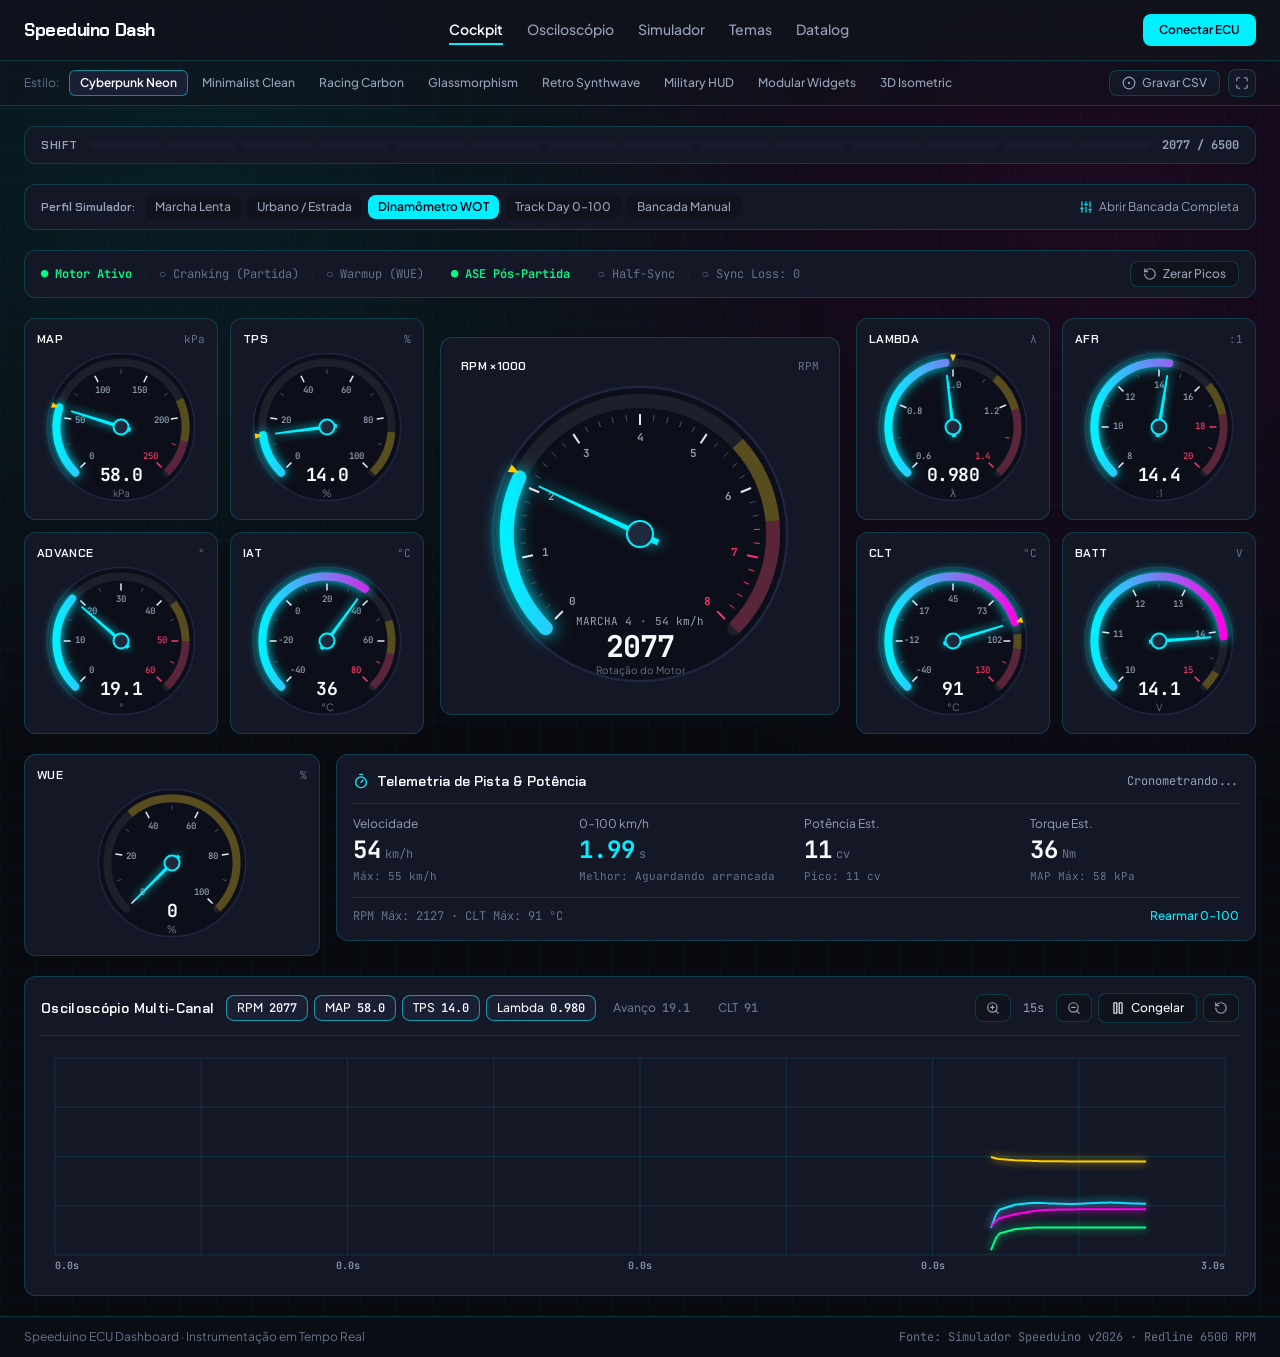
==== index.html @ 71ef5c50 "Initial commit" ====
<!doctype html>
<html lang="pt-BR">
  <head>
    <meta charset="UTF-8" />
    <meta name="viewport" content="width=device-width, initial-scale=1.0" />
    <meta name="theme-color" content="#0a0a0f" />
    <title>Speeduino ECU Dashboard</title>
    <meta name="description" content="Painel de telemetria automotiva em tempo real a 60fps para ECUs Speeduino com Web Bluetooth, Web Serial USB, Simulador interativo, Osciloscópio multi-canal, Datalog CSV e 8 temas visuais." />
    <meta property="og:title" content="Speeduino ECU Dashboard" />
    <meta property="og:description" content="Painel de telemetria automotiva em tempo real a 60fps para ECUs Speeduino com Web Bluetooth, Web Serial USB, Simulador interativo, Osciloscópio multi-canal, Datalog CSV e 8 temas visuais." />
    <meta property="og:type" content="website" />
    <meta name="twitter:card" content="summary_large_image" />
    <link rel="preconnect" href="https://fonts.googleapis.com" />
    <link rel="preconnect" href="https://fonts.gstatic.com" crossorigin />
    <link href="https://fonts.googleapis.com/css2?family=Chakra+Petch:wght@500;600;700&family=JetBrains+Mono:wght@400;500;600;700&family=Orbitron:wght@500;700;800&family=Plus+Jakarta+Sans:wght@400;500;600;700&display=swap" rel="stylesheet" />
    <script type="module" crossorigin src="/assets/index-CH_g3G_x.js"></script>
    <link rel="stylesheet" crossorigin href="/assets/index-CGAz4IXW.css">
  </head>
  <body class="antialiased selection:bg-cyan-500/30">
    <div id="root"></div>
  </body>
</html>
---- assets/index-CGAz4IXW.css ----
/*! tailwindcss v4.3.3 | MIT License | https://tailwindcss.com */
@layer properties{@supports (((-webkit-hyphens:none)) and (not (margin-trim:inline))) or ((-moz-orient:inline) and (not (color:rgb(from red r g b)))){*,:before,:after,::backdrop{--tw-translate-x:0;--tw-translate-y:0;--tw-translate-z:0;--tw-rotate-x:initial;--tw-rotate-y:initial;--tw-rotate-z:initial;--tw-skew-x:initial;--tw-skew-y:initial;--tw-space-y-reverse:0;--tw-divide-y-reverse:0;--tw-border-style:solid;--tw-leading:initial;--tw-font-weight:initial;--tw-tracking:initial;--tw-ordinal:initial;--tw-slashed-zero:initial;--tw-numeric-figure:initial;--tw-numeric-spacing:initial;--tw-numeric-fraction:initial;--tw-shadow:0 0 #0000;--tw-shadow-color:initial;--tw-shadow-alpha:100%;--tw-inset-shadow:0 0 #0000;--tw-inset-shadow-color:initial;--tw-inset-shadow-alpha:100%;--tw-ring-color:initial;--tw-ring-shadow:0 0 #0000;--tw-inset-ring-color:initial;--tw-inset-ring-shadow:0 0 #0000;--tw-ring-inset:initial;--tw-ring-offset-width:0px;--tw-ring-offset-color:#fff;--tw-ring-offset-shadow:0 0 #0000;--tw-blur:initial;--tw-brightness:initial;--tw-contrast:initial;--tw-grayscale:initial;--tw-hue-rotate:initial;--tw-invert:initial;--tw-opacity:initial;--tw-saturate:initial;--tw-sepia:initial;--tw-drop-shadow:initial;--tw-drop-shadow-color:initial;--tw-drop-shadow-alpha:100%;--tw-drop-shadow-size:initial;--tw-backdrop-blur:initial;--tw-backdrop-brightness:initial;--tw-backdrop-contrast:initial;--tw-backdrop-grayscale:initial;--tw-backdrop-hue-rotate:initial;--tw-backdrop-invert:initial;--tw-backdrop-opacity:initial;--tw-backdrop-saturate:initial;--tw-backdrop-sepia:initial;--tw-duration:initial}}}@layer theme{:root,:host{--font-sans:"Plus Jakarta Sans", system-ui, -apple-system, sans-serif;--font-mono:"JetBrains Mono", ui-monospace, SFMono-Regular, monospace;--color-red-600:oklch(57.7% .245 27.325);--color-cyan-500:oklch(71.5% .143 215.221);--color-slate-200:oklch(92.9% .013 255.508);--color-slate-300:oklch(86.9% .022 252.894);--color-slate-400:oklch(70.4% .04 256.788);--color-slate-600:oklch(44.6% .043 257.281);--color-slate-800:oklch(27.9% .041 260.031);--color-slate-950:oklch(12.9% .042 264.695);--color-black:#000;--color-white:#fff;--spacing:.25rem;--container-xs:20rem;--container-md:28rem;--container-2xl:42rem;--text-xs:.75rem;--text-xs--line-height:calc(1 / .75);--text-sm:.875rem;--text-sm--line-height:calc(1.25 / .875);--text-base:1rem;--text-base--line-height:calc(1.5 / 1);--text-lg:1.125rem;--text-lg--line-height:calc(1.75 / 1.125);--text-2xl:1.5rem;--text-2xl--line-height:calc(2 / 1.5);--text-3xl:1.875rem;--text-3xl--line-height:calc(2.25 / 1.875);--font-weight-medium:500;--font-weight-semibold:600;--font-weight-bold:700;--tracking-tight:-.025em;--tracking-wide:.025em;--tracking-wider:.05em;--leading-relaxed:1.625;--radius-sm:.25rem;--radius-md:.375rem;--radius-lg:.5rem;--radius-xl:.75rem;--radius-2xl:1rem;--default-transition-duration:.15s;--default-transition-timing-function:cubic-bezier(.4, 0, .2, 1);--default-font-family:var(--font-sans);--default-mono-font-family:var(--font-mono);--font-display:"Chakra Petch", "Plus Jakarta Sans", system-ui, sans-serif;--color-surface-bg:var(--bg-primary);--color-surface-secondary:var(--bg-secondary);--color-surface-card:var(--bg-card);--color-surface-elevated:var(--bg-elevated);--color-brand-primary:var(--accent-primary);--color-status-ok:var(--accent-success);--color-status-warn:var(--accent-warning);--color-status-crit:var(--accent-danger);--color-ink-primary:var(--text-primary);--color-ink-secondary:var(--text-secondary);--color-ink-muted:var(--text-muted);--color-line-subtle:var(--border-subtle)}}@layer base{*,:after,:before,::backdrop{box-sizing:border-box;border:0 solid;margin:0;padding:0}::file-selector-button{box-sizing:border-box;border:0 solid;margin:0;padding:0}html,:host{-webkit-text-size-adjust:100%;tab-size:4;line-height:1.5;font-family:var(--default-font-family,-apple-system, BlinkMacSystemFont, "Segoe UI", Roboto, "Helvetica Neue", "Noto Sans", Arial, sans-serif, "Apple Color Emoji", "Segoe UI Emoji", "Segoe UI Symbol", "Noto Color Emoji");font-feature-settings:var(--default-font-feature-settings,normal);font-variation-settings:var(--default-font-variation-settings,normal);-webkit-tap-highlight-color:transparent}hr{height:0;color:inherit;border-top-width:1px}abbr:where([title]){-webkit-text-decoration:underline dotted;text-decoration:underline dotted}h1,h2,h3,h4,h5,h6{font-size:inherit;font-weight:inherit}a{color:inherit;-webkit-text-decoration:inherit;-webkit-text-decoration:inherit;-webkit-text-decoration:inherit;-webkit-text-decoration:inherit;text-decoration:inherit}b,strong{font-weight:bolder}code,kbd,samp,pre{font-family:var(--default-mono-font-family,ui-monospace, SFMono-Regular, Menlo, Monaco, Consolas, "Liberation Mono", "Courier New", monospace);font-feature-settings:var(--default-mono-font-feature-settings,normal);font-variation-settings:var(--default-mono-font-variation-settings,normal);font-size:1em}small{font-size:80%}sub,sup{vertical-align:baseline;font-size:75%;line-height:0;position:relative}sub{bottom:-.25em}sup{top:-.5em}table{text-indent:0;border-color:inherit;border-collapse:collapse}:-moz-focusring:where(:not(iframe)){outline:auto}progress{vertical-align:baseline}summary{display:list-item}ol,ul,menu{list-style:none}img,svg,video,canvas,audio,iframe,embed,object{vertical-align:middle;display:block}img,video{max-width:100%;height:auto}button,input,select,optgroup,textarea{font:inherit;font-feature-settings:inherit;font-variation-settings:inherit;letter-spacing:inherit;color:inherit;opacity:1;background-color:#0000;border-radius:0}::file-selector-button{font:inherit;font-feature-settings:inherit;font-variation-settings:inherit;letter-spacing:inherit;color:inherit;opacity:1;background-color:#0000;border-radius:0}:where(select:is([multiple],[size])) optgroup{font-weight:bolder}:where(select:is([multiple],[size])) optgroup option{padding-inline-start:20px}::file-selector-button{margin-inline-end:4px}::placeholder{opacity:1}@supports (not ((-webkit-appearance:-apple-pay-button))) or (contain-intrinsic-size:1px){::placeholder{color:currentColor}@supports (color:color-mix(in lab, red, red)){::placeholder{color:color-mix(in oklab, currentcolor 50%, transparent)}}}textarea{resize:vertical}::-webkit-search-decoration{-webkit-appearance:none}::-webkit-date-and-time-value{min-height:1lh;text-align:inherit}::-webkit-datetime-edit{display:inline-flex}::-webkit-datetime-edit-fields-wrapper{padding:0}::-webkit-datetime-edit{padding-block:0}::-webkit-datetime-edit-year-field{padding-block:0}::-webkit-datetime-edit-month-field{padding-block:0}::-webkit-datetime-edit-day-field{padding-block:0}::-webkit-datetime-edit-hour-field{padding-block:0}::-webkit-datetime-edit-minute-field{padding-block:0}::-webkit-datetime-edit-second-field{padding-block:0}::-webkit-datetime-edit-millisecond-field{padding-block:0}::-webkit-datetime-edit-meridiem-field{padding-block:0}::-webkit-calendar-picker-indicator{line-height:1}:-moz-ui-invalid{box-shadow:none}button,input:where([type=button],[type=reset],[type=submit]){appearance:button}::file-selector-button{appearance:button}::-webkit-inner-spin-button{height:auto}::-webkit-outer-spin-button{height:auto}[hidden]:where(:not([hidden=until-found])){display:none!important}body{background-color:var(--bg-primary);color:var(--text-primary);font-family:var(--font-sans);overflow-x:hidden}}@layer components;@layer utilities{.pointer-events-auto{pointer-events:auto}.pointer-events-none{pointer-events:none}.visible{visibility:visible}.absolute{position:absolute}.fixed{position:fixed}.relative{position:relative}.inset-0{inset:0}.inset-x-0{inset-inline:0}.top-2{top:calc(var(--spacing) * 2)}.top-4{top:calc(var(--spacing) * 4)}.right-3{right:calc(var(--spacing) * 3)}.bottom-1\.5{bottom:calc(var(--spacing) * 1.5)}.bottom-3{bottom:calc(var(--spacing) * 3)}.bottom-4{bottom:calc(var(--spacing) * 4)}.left-1\/2{left:50%}.left-4{left:calc(var(--spacing) * 4)}.z-10{z-index:10}.z-40{z-index:40}.z-50{z-index:50}.col-span-1{grid-column:span 1/span 1}.container{width:100%}@media (width>=40rem){.container{max-width:40rem}}@media (width>=48rem){.container{max-width:48rem}}@media (width>=64rem){.container{max-width:64rem}}@media (width>=80rem){.container{max-width:80rem}}@media (width>=96rem){.container{max-width:96rem}}.mx-auto{margin-inline:auto}.mt-0\.5{margin-top:calc(var(--spacing) * .5)}.mt-1{margin-top:var(--spacing)}.mt-1\.5{margin-top:calc(var(--spacing) * 1.5)}.mt-2{margin-top:calc(var(--spacing) * 2)}.mt-3{margin-top:calc(var(--spacing) * 3)}.mt-4{margin-top:calc(var(--spacing) * 4)}.mr-0\.5{margin-right:calc(var(--spacing) * .5)}.mr-1{margin-right:var(--spacing)}.mr-1\.5{margin-right:calc(var(--spacing) * 1.5)}.mb-0\.5{margin-bottom:calc(var(--spacing) * .5)}.mb-1\.5{margin-bottom:calc(var(--spacing) * 1.5)}.mb-2{margin-bottom:calc(var(--spacing) * 2)}.ml-1{margin-left:var(--spacing)}.ml-auto{margin-left:auto}.block{display:block}.flex{display:flex}.grid{display:grid}.hidden{display:none}.inline-flex{display:inline-flex}.table{display:table}.h-2\.5{height:calc(var(--spacing) * 2.5)}.h-3{height:calc(var(--spacing) * 3)}.h-3\.5{height:calc(var(--spacing) * 3.5)}.h-4{height:calc(var(--spacing) * 4)}.h-5{height:calc(var(--spacing) * 5)}.h-36{height:calc(var(--spacing) * 36)}.h-64{height:calc(var(--spacing) * 64)}.h-\[210px\]{height:210px}.h-\[380px\]{height:380px}.h-\[540px\]{height:540px}.h-full{height:100%}.max-h-\[92vh\]{max-height:92vh}.min-h-screen{min-height:100vh}.w-3{width:calc(var(--spacing) * 3)}.w-3\.5{width:calc(var(--spacing) * 3.5)}.w-4{width:calc(var(--spacing) * 4)}.w-6{width:calc(var(--spacing) * 6)}.w-10{width:calc(var(--spacing) * 10)}.w-32{width:calc(var(--spacing) * 32)}.w-\[94\%\]{width:94%}.w-\[210px\]{width:210px}.w-full{width:100%}.max-w-2xl{max-width:var(--container-2xl)}.max-w-\[180px\]{max-width:180px}.max-w-\[340px\]{max-width:340px}.max-w-\[780px\]{max-width:780px}.max-w-\[1440px\]{max-width:1440px}.max-w-full{max-width:100%}.max-w-md{max-width:var(--container-md)}.max-w-xs{max-width:var(--container-xs)}.min-w-0{min-width:0}.min-w-\[220px\]{min-width:220px}.flex-1{flex:1}.flex-shrink{flex-shrink:1}.shrink-0{flex-shrink:0}.border-collapse{border-collapse:collapse}.-translate-x-1\/2{--tw-translate-x:calc(calc(1 / 2 * 100%) * -1);translate:var(--tw-translate-x) var(--tw-translate-y)}.transform{transform:var(--tw-rotate-x,) var(--tw-rotate-y,) var(--tw-rotate-z,) var(--tw-skew-x,) var(--tw-skew-y,)}.cursor-crosshair{cursor:crosshair}.cursor-grab{cursor:grab}.cursor-pointer{cursor:pointer}.resize{resize:both}.grid-cols-1{grid-template-columns:repeat(1,minmax(0,1fr))}.grid-cols-2{grid-template-columns:repeat(2,minmax(0,1fr))}.grid-cols-3{grid-template-columns:repeat(3,minmax(0,1fr))}.grid-cols-14{grid-template-columns:repeat(14,minmax(0,1fr))}.flex-col{flex-direction:column}.flex-wrap{flex-wrap:wrap}.content-between{align-content:space-between}.items-baseline{align-items:baseline}.items-center{align-items:center}.items-stretch{align-items:stretch}.justify-between{justify-content:space-between}.justify-center{justify-content:center}.gap-1{gap:var(--spacing)}.gap-1\.5{gap:calc(var(--spacing) * 1.5)}.gap-2{gap:calc(var(--spacing) * 2)}.gap-3{gap:calc(var(--spacing) * 3)}.gap-4{gap:calc(var(--spacing) * 4)}.gap-5{gap:calc(var(--spacing) * 5)}.gap-6{gap:calc(var(--spacing) * 6)}.gap-8{gap:calc(var(--spacing) * 8)}:where(.space-y-1>:not(:last-child)){--tw-space-y-reverse:0;margin-block-start:calc(var(--spacing) * var(--tw-space-y-reverse));margin-block-end:calc(var(--spacing) * calc(1 - var(--tw-space-y-reverse)))}:where(.space-y-1\.5>:not(:last-child)){--tw-space-y-reverse:0;margin-block-start:calc(calc(var(--spacing) * 1.5) * var(--tw-space-y-reverse));margin-block-end:calc(calc(var(--spacing) * 1.5) * calc(1 - var(--tw-space-y-reverse)))}:where(.space-y-2>:not(:last-child)){--tw-space-y-reverse:0;margin-block-start:calc(calc(var(--spacing) * 2) * var(--tw-space-y-reverse));margin-block-end:calc(calc(var(--spacing) * 2) * calc(1 - var(--tw-space-y-reverse)))}:where(.space-y-3>:not(:last-child)){--tw-space-y-reverse:0;margin-block-start:calc(calc(var(--spacing) * 3) * var(--tw-space-y-reverse));margin-block-end:calc(calc(var(--spacing) * 3) * calc(1 - var(--tw-space-y-reverse)))}:where(.space-y-4>:not(:last-child)){--tw-space-y-reverse:0;margin-block-start:calc(calc(var(--spacing) * 4) * var(--tw-space-y-reverse));margin-block-end:calc(calc(var(--spacing) * 4) * calc(1 - var(--tw-space-y-reverse)))}:where(.space-y-5>:not(:last-child)){--tw-space-y-reverse:0;margin-block-start:calc(calc(var(--spacing) * 5) * var(--tw-space-y-reverse));margin-block-end:calc(calc(var(--spacing) * 5) * calc(1 - var(--tw-space-y-reverse)))}:where(.space-y-6>:not(:last-child)){--tw-space-y-reverse:0;margin-block-start:calc(calc(var(--spacing) * 6) * var(--tw-space-y-reverse));margin-block-end:calc(calc(var(--spacing) * 6) * calc(1 - var(--tw-space-y-reverse)))}.gap-x-3{column-gap:calc(var(--spacing) * 3)}.gap-y-1{row-gap:var(--spacing)}.gap-y-1\.5{row-gap:calc(var(--spacing) * 1.5)}:where(.divide-y>:not(:last-child)){--tw-divide-y-reverse:0;border-bottom-style:var(--tw-border-style);border-top-style:var(--tw-border-style);border-top-width:calc(1px * var(--tw-divide-y-reverse));border-bottom-width:calc(1px * calc(1 - var(--tw-divide-y-reverse)))}:where(.divide-line-subtle>:not(:last-child)){border-color:var(--color-line-subtle)}.truncate{text-overflow:ellipsis;white-space:nowrap;overflow:hidden}.overflow-hidden{overflow:hidden}.overflow-x-auto{overflow-x:auto}.overflow-y-auto{overflow-y:auto}.rounded{border-radius:.25rem}.rounded-2xl{border-radius:var(--radius-2xl)}.rounded-lg{border-radius:var(--radius-lg)}.rounded-md{border-radius:var(--radius-md)}.rounded-sm{border-radius:var(--radius-sm)}.rounded-xl{border-radius:var(--radius-xl)}.border{border-style:var(--tw-border-style);border-width:1px}.border-t{border-top-style:var(--tw-border-style);border-top-width:1px}.border-b{border-bottom-style:var(--tw-border-style);border-bottom-width:1px}.border-b-2{border-bottom-style:var(--tw-border-style);border-bottom-width:2px}.border-dashed{--tw-border-style:dashed;border-style:dashed}.border-brand-primary,.border-brand-primary\/50{border-color:var(--color-brand-primary)}@supports (color:color-mix(in lab, red, red)){.border-brand-primary\/50{border-color:color-mix(in oklab, var(--color-brand-primary) 50%, transparent)}}.border-brand-primary\/60{border-color:var(--color-brand-primary)}@supports (color:color-mix(in lab, red, red)){.border-brand-primary\/60{border-color:color-mix(in oklab, var(--color-brand-primary) 60%, transparent)}}.border-line-subtle{border-color:var(--color-line-subtle)}.border-status-crit,.border-status-crit\/50{border-color:var(--color-status-crit)}@supports (color:color-mix(in lab, red, red)){.border-status-crit\/50{border-color:color-mix(in oklab, var(--color-status-crit) 50%, transparent)}}.border-status-ok\/50{border-color:var(--color-status-ok)}@supports (color:color-mix(in lab, red, red)){.border-status-ok\/50{border-color:color-mix(in oklab, var(--color-status-ok) 50%, transparent)}}.border-status-warn,.border-status-warn\/50{border-color:var(--color-status-warn)}@supports (color:color-mix(in lab, red, red)){.border-status-warn\/50{border-color:color-mix(in oklab, var(--color-status-warn) 50%, transparent)}}.border-status-warn\/60{border-color:var(--color-status-warn)}@supports (color:color-mix(in lab, red, red)){.border-status-warn\/60{border-color:color-mix(in oklab, var(--color-status-warn) 60%, transparent)}}.border-transparent{border-color:#0000}.border-white\/10{border-color:#ffffff1a}@supports (color:color-mix(in lab, red, red)){.border-white\/10{border-color:color-mix(in oklab, var(--color-white) 10%, transparent)}}.border-white\/12{border-color:#ffffff1f}@supports (color:color-mix(in lab, red, red)){.border-white\/12{border-color:color-mix(in oklab, var(--color-white) 12%, transparent)}}.border-white\/15{border-color:#ffffff26}@supports (color:color-mix(in lab, red, red)){.border-white\/15{border-color:color-mix(in oklab, var(--color-white) 15%, transparent)}}.bg-\[\#0b0d13\]{background-color:#0b0d13}.bg-\[\#0b1020\]{background-color:#0b1020}.bg-\[\#0c0e12\]{background-color:#0c0e12}.bg-\[\#0f172a\]{background-color:#0f172a}.bg-\[\#00f0ff\]{background-color:#00f0ff}.bg-\[\#3b82f6\]{background-color:#3b82f6}.bg-\[\#14b8a6\]{background-color:#14b8a6}.bg-\[\#16a34a\]{background-color:#16a34a}.bg-\[\#38bdf8\]{background-color:#38bdf8}.bg-\[\#39ff14\]{background-color:#39ff14}.bg-\[\#060b07\]{background-color:#060b07}.bg-\[\#0071e3\]{background-color:#0071e3}.bg-\[\#090a10\]{background-color:#090a10}.bg-\[\#12091c\]{background-color:#12091c}.bg-\[\#111215\]{background-color:#111215}.bg-\[\#111520\]\/92{background-color:oklab(19.7161% -.000482366 -.0231202/.92)}.bg-\[\#141824\]{background-color:#141824}.bg-\[\#141824\]\/95{background-color:oklab(21.0917% -.00000997633 -.0246493/.95)}.bg-\[\#a855f7\]{background-color:#a855f7}.bg-\[\#e2e8f0\]{background-color:#e2e8f0}.bg-\[\#ef4444\]{background-color:#ef4444}.bg-\[\#f5f6f8\]{background-color:#f5f6f8}.bg-\[\#ff00e5\]{background-color:#ff00e5}.bg-\[\#ff2d00\]{background-color:#ff2d00}.bg-\[\#ff0080\]{background-color:#ff0080}.bg-\[\#ff7700\]{background-color:#f70}.bg-\[\#ffb000\]{background-color:#ffb000}.bg-black\/70{background-color:#000000b3}@supports (color:color-mix(in lab, red, red)){.bg-black\/70{background-color:color-mix(in oklab, var(--color-black) 70%, transparent)}}.bg-brand-primary{background-color:var(--color-brand-primary)}.bg-red-600{background-color:var(--color-red-600)}.bg-slate-800\/80{background-color:#1d293dcc}@supports (color:color-mix(in lab, red, red)){.bg-slate-800\/80{background-color:color-mix(in oklab, var(--color-slate-800) 80%, transparent)}}.bg-status-crit,.bg-status-crit\/10{background-color:var(--color-status-crit)}@supports (color:color-mix(in lab, red, red)){.bg-status-crit\/10{background-color:color-mix(in oklab, var(--color-status-crit) 10%, transparent)}}.bg-status-crit\/15{background-color:var(--color-status-crit)}@supports (color:color-mix(in lab, red, red)){.bg-status-crit\/15{background-color:color-mix(in oklab, var(--color-status-crit) 15%, transparent)}}.bg-status-ok,.bg-status-ok\/15{background-color:var(--color-status-ok)}@supports (color:color-mix(in lab, red, red)){.bg-status-ok\/15{background-color:color-mix(in oklab, var(--color-status-ok) 15%, transparent)}}.bg-status-warn,.bg-status-warn\/10{background-color:var(--color-status-warn)}@supports (color:color-mix(in lab, red, red)){.bg-status-warn\/10{background-color:color-mix(in oklab, var(--color-status-warn) 10%, transparent)}}.bg-status-warn\/15{background-color:var(--color-status-warn)}@supports (color:color-mix(in lab, red, red)){.bg-status-warn\/15{background-color:color-mix(in oklab, var(--color-status-warn) 15%, transparent)}}.bg-status-warn\/20{background-color:var(--color-status-warn)}@supports (color:color-mix(in lab, red, red)){.bg-status-warn\/20{background-color:color-mix(in oklab, var(--color-status-warn) 20%, transparent)}}.bg-surface-bg{background-color:var(--color-surface-bg)}.bg-surface-card{background-color:var(--color-surface-card)}.bg-surface-elevated{background-color:var(--color-surface-elevated)}.bg-surface-secondary,.bg-surface-secondary\/40{background-color:var(--color-surface-secondary)}@supports (color:color-mix(in lab, red, red)){.bg-surface-secondary\/40{background-color:color-mix(in oklab, var(--color-surface-secondary) 40%, transparent)}}.bg-surface-secondary\/50{background-color:var(--color-surface-secondary)}@supports (color:color-mix(in lab, red, red)){.bg-surface-secondary\/50{background-color:color-mix(in oklab, var(--color-surface-secondary) 50%, transparent)}}.bg-surface-secondary\/60{background-color:var(--color-surface-secondary)}@supports (color:color-mix(in lab, red, red)){.bg-surface-secondary\/60{background-color:color-mix(in oklab, var(--color-surface-secondary) 60%, transparent)}}.bg-surface-secondary\/95{background-color:var(--color-surface-secondary)}@supports (color:color-mix(in lab, red, red)){.bg-surface-secondary\/95{background-color:color-mix(in oklab, var(--color-surface-secondary) 95%, transparent)}}.bg-transparent{background-color:#0000}.bg-white{background-color:var(--color-white)}.p-1{padding:var(--spacing)}.p-1\.5{padding:calc(var(--spacing) * 1.5)}.p-2{padding:calc(var(--spacing) * 2)}.p-3{padding:calc(var(--spacing) * 3)}.p-3\.5{padding:calc(var(--spacing) * 3.5)}.p-4{padding:calc(var(--spacing) * 4)}.p-5{padding:calc(var(--spacing) * 5)}.p-6{padding:calc(var(--spacing) * 6)}.px-1{padding-inline:var(--spacing)}.px-1\.5{padding-inline:calc(var(--spacing) * 1.5)}.px-2{padding-inline:calc(var(--spacing) * 2)}.px-2\.5{padding-inline:calc(var(--spacing) * 2.5)}.px-3{padding-inline:calc(var(--spacing) * 3)}.px-3\.5{padding-inline:calc(var(--spacing) * 3.5)}.px-4{padding-inline:calc(var(--spacing) * 4)}.py-0\.5{padding-block:calc(var(--spacing) * .5)}.py-1{padding-block:var(--spacing)}.py-1\.5{padding-block:calc(var(--spacing) * 1.5)}.py-2{padding-block:calc(var(--spacing) * 2)}.py-2\.5{padding-block:calc(var(--spacing) * 2.5)}.py-3{padding-block:calc(var(--spacing) * 3)}.py-3\.5{padding-block:calc(var(--spacing) * 3.5)}.py-5{padding-block:calc(var(--spacing) * 5)}.py-14{padding-block:calc(var(--spacing) * 14)}.pt-0\.5{padding-top:calc(var(--spacing) * .5)}.pt-1{padding-top:var(--spacing)}.pt-2{padding-top:calc(var(--spacing) * 2)}.pt-2\.5{padding-top:calc(var(--spacing) * 2.5)}.pt-3{padding-top:calc(var(--spacing) * 3)}.pb-1{padding-bottom:var(--spacing)}.pb-3{padding-bottom:calc(var(--spacing) * 3)}.pb-4{padding-bottom:calc(var(--spacing) * 4)}.text-center{text-align:center}.text-left{text-align:left}.text-right{text-align:right}.font-display{font-family:var(--font-display)}.font-mono{font-family:var(--font-mono)}.font-sans{font-family:var(--font-sans)}.text-2xl{font-size:var(--text-2xl);line-height:var(--tw-leading,var(--text-2xl--line-height))}.text-base{font-size:var(--text-base);line-height:var(--tw-leading,var(--text-base--line-height))}.text-lg{font-size:var(--text-lg);line-height:var(--tw-leading,var(--text-lg--line-height))}.text-sm{font-size:var(--text-sm);line-height:var(--tw-leading,var(--text-sm--line-height))}.text-xs{font-size:var(--text-xs);line-height:var(--tw-leading,var(--text-xs--line-height))}.text-\[10px\]{font-size:10px}.text-\[11px\]{font-size:11px}.leading-none{--tw-leading:1;line-height:1}.leading-relaxed{--tw-leading:var(--leading-relaxed);line-height:var(--leading-relaxed)}.font-bold{--tw-font-weight:var(--font-weight-bold);font-weight:var(--font-weight-bold)}.font-medium{--tw-font-weight:var(--font-weight-medium);font-weight:var(--font-weight-medium)}.font-semibold{--tw-font-weight:var(--font-weight-semibold);font-weight:var(--font-weight-semibold)}.tracking-tight{--tw-tracking:var(--tracking-tight);letter-spacing:var(--tracking-tight)}.tracking-wide{--tw-tracking:var(--tracking-wide);letter-spacing:var(--tracking-wide)}.tracking-wider{--tw-tracking:var(--tracking-wider);letter-spacing:var(--tracking-wider)}.whitespace-nowrap{white-space:nowrap}.text-brand-primary{color:var(--color-brand-primary)}.text-ink-muted,.text-ink-muted\/40{color:var(--color-ink-muted)}@supports (color:color-mix(in lab, red, red)){.text-ink-muted\/40{color:color-mix(in oklab, var(--color-ink-muted) 40%, transparent)}}.text-ink-primary{color:var(--color-ink-primary)}.text-ink-secondary{color:var(--color-ink-secondary)}.text-slate-200{color:var(--color-slate-200)}.text-slate-300{color:var(--color-slate-300)}.text-slate-400{color:var(--color-slate-400)}.text-slate-600{color:var(--color-slate-600)}.text-slate-950{color:var(--color-slate-950)}.text-status-crit{color:var(--color-status-crit)}.text-status-ok{color:var(--color-status-ok)}.text-status-warn{color:var(--color-status-warn)}.text-white{color:var(--color-white)}.tabular-nums{--tw-numeric-spacing:tabular-nums;font-variant-numeric:var(--tw-ordinal,) var(--tw-slashed-zero,) var(--tw-numeric-figure,) var(--tw-numeric-spacing,) var(--tw-numeric-fraction,)}.antialiased{-webkit-font-smoothing:antialiased;-moz-osx-font-smoothing:grayscale}.accent-brand-primary{accent-color:var(--color-brand-primary)}.opacity-40{opacity:.4}.opacity-45{opacity:.45}.opacity-100{opacity:1}.shadow-2xl{--tw-shadow:0 25px 50px -12px var(--tw-shadow-color,#00000040);box-shadow:var(--tw-inset-shadow), var(--tw-inset-ring-shadow), var(--tw-ring-offset-shadow), var(--tw-ring-shadow), var(--tw-shadow)}.shadow-lg{--tw-shadow:0 10px 15px -3px var(--tw-shadow-color,#0000001a), 0 4px 6px -4px var(--tw-shadow-color,#0000001a);box-shadow:var(--tw-inset-shadow), var(--tw-inset-ring-shadow), var(--tw-ring-offset-shadow), var(--tw-ring-shadow), var(--tw-shadow)}.shadow-sm{--tw-shadow:0 1px 3px 0 var(--tw-shadow-color,#0000001a), 0 1px 2px -1px var(--tw-shadow-color,#0000001a);box-shadow:var(--tw-inset-shadow), var(--tw-inset-ring-shadow), var(--tw-ring-offset-shadow), var(--tw-ring-shadow), var(--tw-shadow)}.ring,.ring-1{--tw-ring-shadow:var(--tw-ring-inset,) 0 0 0 calc(1px + var(--tw-ring-offset-width)) var(--tw-ring-color,currentcolor);box-shadow:var(--tw-inset-shadow), var(--tw-inset-ring-shadow), var(--tw-ring-offset-shadow), var(--tw-ring-shadow), var(--tw-shadow)}.ring-brand-primary\/40{--tw-ring-color:var(--color-brand-primary)}@supports (color:color-mix(in lab, red, red)){.ring-brand-primary\/40{--tw-ring-color:color-mix(in oklab, var(--color-brand-primary) 40%, transparent)}}.ring-status-crit\/70{--tw-ring-color:var(--color-status-crit)}@supports (color:color-mix(in lab, red, red)){.ring-status-crit\/70{--tw-ring-color:color-mix(in oklab, var(--color-status-crit) 70%, transparent)}}.blur{--tw-blur:blur(8px);filter:var(--tw-blur,) var(--tw-brightness,) var(--tw-contrast,) var(--tw-grayscale,) var(--tw-hue-rotate,) var(--tw-invert,) var(--tw-saturate,) var(--tw-sepia,) var(--tw-drop-shadow,)}.backdrop-filter{-webkit-backdrop-filter:var(--tw-backdrop-blur,) var(--tw-backdrop-brightness,) var(--tw-backdrop-contrast,) var(--tw-backdrop-grayscale,) var(--tw-backdrop-hue-rotate,) var(--tw-backdrop-invert,) var(--tw-backdrop-opacity,) var(--tw-backdrop-saturate,) var(--tw-backdrop-sepia,);backdrop-filter:var(--tw-backdrop-blur,) var(--tw-backdrop-brightness,) var(--tw-backdrop-contrast,) var(--tw-backdrop-grayscale,) var(--tw-backdrop-hue-rotate,) var(--tw-backdrop-invert,) var(--tw-backdrop-opacity,) var(--tw-backdrop-saturate,) var(--tw-backdrop-sepia,)}.transition{transition-property:color,background-color,border-color,outline-color,text-decoration-color,fill,stroke,--tw-gradient-from,--tw-gradient-via,--tw-gradient-to,opacity,box-shadow,transform,translate,scale,rotate,filter,-webkit-backdrop-filter,backdrop-filter,display,content-visibility,overlay,pointer-events;transition-timing-function:var(--tw-ease,var(--default-transition-timing-function));transition-duration:var(--tw-duration,var(--default-transition-duration))}.transition-colors{transition-property:color,background-color,border-color,outline-color,text-decoration-color,fill,stroke,--tw-gradient-from,--tw-gradient-via,--tw-gradient-to;transition-timing-function:var(--tw-ease,var(--default-transition-timing-function));transition-duration:var(--tw-duration,var(--default-transition-duration))}.transition-opacity{transition-property:opacity;transition-timing-function:var(--tw-ease,var(--default-transition-timing-function));transition-duration:var(--tw-duration,var(--default-transition-duration))}.duration-75{--tw-duration:75ms;transition-duration:75ms}.duration-200{--tw-duration:.2s;transition-duration:.2s}.select-none{-webkit-user-select:none;user-select:none}.selection\:bg-cyan-500\/30 ::selection{background-color:#00b7d74d}@supports (color:color-mix(in lab, red, red)){.selection\:bg-cyan-500\/30 ::selection{background-color:color-mix(in oklab, var(--color-cyan-500) 30%, transparent)}}.selection\:bg-cyan-500\/30::selection{background-color:#00b7d74d}@supports (color:color-mix(in lab, red, red)){.selection\:bg-cyan-500\/30::selection{background-color:color-mix(in oklab, var(--color-cyan-500) 30%, transparent)}}@media (hover:hover){.hover\:border-brand-primary\/40:hover{border-color:var(--color-brand-primary)}@supports (color:color-mix(in lab, red, red)){.hover\:border-brand-primary\/40:hover{border-color:color-mix(in oklab, var(--color-brand-primary) 40%, transparent)}}.hover\:border-brand-primary\/50:hover{border-color:var(--color-brand-primary)}@supports (color:color-mix(in lab, red, red)){.hover\:border-brand-primary\/50:hover{border-color:color-mix(in oklab, var(--color-brand-primary) 50%, transparent)}}.hover\:bg-status-crit\/20:hover{background-color:var(--color-status-crit)}@supports (color:color-mix(in lab, red, red)){.hover\:bg-status-crit\/20:hover{background-color:color-mix(in oklab, var(--color-status-crit) 20%, transparent)}}.hover\:bg-surface-elevated:hover,.hover\:bg-surface-elevated\/40:hover{background-color:var(--color-surface-elevated)}@supports (color:color-mix(in lab, red, red)){.hover\:bg-surface-elevated\/40:hover{background-color:color-mix(in oklab, var(--color-surface-elevated) 40%, transparent)}}.hover\:text-ink-primary:hover{color:var(--color-ink-primary)}.hover\:text-ink-secondary:hover{color:var(--color-ink-secondary)}.hover\:text-white:hover{color:var(--color-white)}.hover\:underline:hover{text-decoration-line:underline}.hover\:opacity-90:hover{opacity:.9}}.disabled\:opacity-40:disabled{opacity:.4}.disabled\:opacity-50:disabled{opacity:.5}@media (width>=40rem){.sm\:bottom-4{bottom:calc(var(--spacing) * 4)}.sm\:col-span-2{grid-column:span 2/span 2}.sm\:inline{display:inline}.sm\:h-40{height:calc(var(--spacing) * 40)}.sm\:h-76{height:calc(var(--spacing) * 76)}.sm\:h-\[235px\]{height:235px}.sm\:h-\[440px\]{height:440px}.sm\:h-\[620px\]{height:620px}.sm\:grid-cols-2{grid-template-columns:repeat(2,minmax(0,1fr))}.sm\:grid-cols-3{grid-template-columns:repeat(3,minmax(0,1fr))}.sm\:grid-cols-4{grid-template-columns:repeat(4,minmax(0,1fr))}.sm\:flex-row{flex-direction:row}.sm\:items-center{align-items:center}.sm\:p-5{padding:calc(var(--spacing) * 5)}.sm\:px-6{padding-inline:calc(var(--spacing) * 6)}.sm\:text-3xl{font-size:var(--text-3xl);line-height:var(--tw-leading,var(--text-3xl--line-height))}.sm\:text-lg{font-size:var(--text-lg);line-height:var(--tw-leading,var(--text-lg--line-height))}}@media (width>=48rem){.md\:flex{display:flex}.md\:hidden{display:none}.md\:h-80{height:calc(var(--spacing) * 80)}.md\:grid-cols-2{grid-template-columns:repeat(2,minmax(0,1fr))}}@media (width>=64rem){.lg\:col-span-2{grid-column:span 2/span 2}.lg\:col-span-3{grid-column:span 3/span 3}.lg\:col-span-4{grid-column:span 4/span 4}.lg\:col-span-9{grid-column:span 9/span 9}.lg\:grid-cols-2{grid-template-columns:repeat(2,minmax(0,1fr))}.lg\:grid-cols-3{grid-template-columns:repeat(3,minmax(0,1fr))}.lg\:grid-cols-4{grid-template-columns:repeat(4,minmax(0,1fr))}.lg\:grid-cols-5{grid-template-columns:repeat(5,minmax(0,1fr))}.lg\:grid-cols-12{grid-template-columns:repeat(12,minmax(0,1fr))}}}:root,[data-theme=cyberpunk]{--bg-primary:#090a10;--bg-secondary:#10121c;--bg-card:#141726;--bg-elevated:#1b1f33;--accent-primary:#00f0ff;--accent-secondary:#ff00e5;--accent-warning:#fc0;--accent-danger:#f36;--accent-success:#0f8;--text-primary:#f8fafc;--text-secondary:#94a3b8;--text-muted:#64748b;--border-subtle:#00f0ff2e}[data-theme=minimalist]{--bg-primary:#f5f6f8;--bg-secondary:#fff;--bg-card:#fff;--bg-elevated:#eef1f6;--accent-primary:#0071e3;--accent-secondary:#0f172a;--accent-warning:#d97706;--accent-danger:#dc2626;--accent-success:#16a34a;--text-primary:#0f172a;--text-secondary:#475569;--text-muted:#64748b;--border-subtle:#e2e8f0}[data-theme=racing]{--bg-primary:#111215;--bg-secondary:#17181c;--bg-card:#1d1f24;--bg-elevated:#262930;--accent-primary:#ff2d00;--accent-secondary:#f70;--accent-warning:#f59e0b;--accent-danger:#ef4444;--accent-success:#22c55e;--text-primary:#f8fafc;--text-secondary:#a1a1aa;--text-muted:#71717a;--border-subtle:#ffffff1a}[data-theme=glass]{--bg-primary:#0b1020;--bg-secondary:#11192dc7;--bg-card:#18223e94;--bg-elevated:#243156b8;--accent-primary:#38bdf8;--accent-secondary:#a855f7;--accent-warning:#fbbf24;--accent-danger:#fb7185;--accent-success:#34d399;--text-primary:#f8fafc;--text-secondary:#cbd5e1;--text-muted:#94a3b8;--border-subtle:#ffffff24}[data-theme=retro]{--bg-primary:#12091c;--bg-secondary:#1b0d2b;--bg-card:#221136;--bg-elevated:#2d1747;--accent-primary:#ffb000;--accent-secondary:#ff0080;--accent-warning:#ffd166;--accent-danger:#f36;--accent-success:#06d6a0;--text-primary:#fff7ed;--text-secondary:#e9d5ff;--text-muted:#a88bc4;--border-subtle:#ffb0003d}[data-theme=military]{--bg-primary:#060b07;--bg-secondary:#0a120c;--bg-card:#0e1911;--bg-elevated:#142418;--accent-primary:#39ff14;--accent-secondary:#16a34a;--accent-warning:#eab308;--accent-danger:#ef4444;--accent-success:#39ff14;--text-primary:#dcfce7;--text-secondary:#86efac;--text-muted:#4ade80;--border-subtle:#39ff1438}[data-theme=modular]{--bg-primary:#0f172a;--bg-secondary:#131d33;--bg-card:#1e293b;--bg-elevated:#283548;--accent-primary:#14b8a6;--accent-secondary:#3b82f6;--accent-warning:#f59e0b;--accent-danger:#ef4444;--accent-success:#10b981;--text-primary:#f8fafc;--text-secondary:#94a3b8;--text-muted:#64748b;--border-subtle:#94a3b82e}[data-theme=isometric3d]{--bg-primary:#0c0e12;--bg-secondary:#14171f;--bg-card:#1a1e28;--bg-elevated:#232836;--accent-primary:#e2e8f0;--accent-secondary:#ef4444;--accent-warning:#f59e0b;--accent-danger:#ef4444;--accent-success:#22c55e;--text-primary:#f8fafc;--text-secondary:#94a3b8;--text-muted:#64748b;--border-subtle:#ffffff1f}[data-theme=racing] .theme-canvas-backdrop{background-image:radial-gradient(circle at 20% 0,#ff2d0014,#0000 45%),repeating-linear-gradient(45deg,#ffffff05 0 3px,#0000002e 3px 6px)}[data-theme=cyberpunk] .theme-canvas-backdrop{background-image:radial-gradient(circle at 15% 10%,#00f0ff17,#0000 40%),radial-gradient(circle at 85% 15%,#ff00e514,#0000 40%),linear-gradient(#00f0ff06 1px,#0000 1px),linear-gradient(90deg,#00f0ff06 1px,#0000 1px);background-size:100% 100%,100% 100%,36px 36px,36px 36px}[data-theme=glass] .theme-canvas-backdrop{background-image:radial-gradient(circle at 18% 22%,#38bdf833,#0000 42%),radial-gradient(circle at 82% 28%,#a855f738,#0000 45%),radial-gradient(circle at 50% 88%,#14b8a624,#0000 48%)}[data-theme=glass] .theme-card-surface{-webkit-backdrop-filter:blur(18px)}[data-theme=retro] .theme-canvas-backdrop{background-image:radial-gradient(at 50% 0,#ff008029,#0000 55%),linear-gradient(#9d00ff17 1px,#0000 1px),linear-gradient(90deg,#00f0ff0f 1px,#0000 1px);background-size:100% 100%,40px 28px,40px 28px}.crt-scanlines-overlay{background:repeating-linear-gradient(#0000 0 2px,#00000038 3px 4px)}[data-theme=military] .theme-canvas-backdrop{background-image:linear-gradient(#39ff140a 1px,#0000 1px),linear-gradient(90deg,#39ff140a 1px,#0000 1px);background-size:28px 28px}@property --tw-translate-x{syntax:"*";inherits:false;initial-value:0}@property --tw-translate-y{syntax:"*";inherits:false;initial-value:0}@property --tw-translate-z{syntax:"*";inherits:false;initial-value:0}@property --tw-rotate-x{syntax:"*";inherits:false}@property --tw-rotate-y{syntax:"*";inherits:false}@property --tw-rotate-z{syntax:"*";inherits:false}@property --tw-skew-x{syntax:"*";inherits:false}@property --tw-skew-y{syntax:"*";inherits:false}@property --tw-space-y-reverse{syntax:"*";inherits:false;initial-value:0}@property --tw-divide-y-reverse{syntax:"*";inherits:false;initial-value:0}@property --tw-border-style{syntax:"*";inherits:false;initial-value:solid}@property --tw-leading{syntax:"*";inherits:false}@property --tw-font-weight{syntax:"*";inherits:false}@property --tw-tracking{syntax:"*";inherits:false}@property --tw-ordinal{syntax:"*";inherits:false}@property --tw-slashed-zero{syntax:"*";inherits:false}@property --tw-numeric-figure{syntax:"*";inherits:false}@property --tw-numeric-spacing{syntax:"*";inherits:false}@property --tw-numeric-fraction{syntax:"*";inherits:false}@property --tw-shadow{syntax:"*";inherits:false;initial-value:0 0 #0000}@property --tw-shadow-color{syntax:"*";inherits:false}@property --tw-shadow-alpha{syntax:"<percentage>";inherits:false;initial-value:100%}@property --tw-inset-shadow{syntax:"*";inherits:false;initial-value:0 0 #0000}@property --tw-inset-shadow-color{syntax:"*";inherits:false}@property --tw-inset-shadow-alpha{syntax:"<percentage>";inherits:false;initial-value:100%}@property --tw-ring-color{syntax:"*";inherits:false}@property --tw-ring-shadow{syntax:"*";inherits:false;initial-value:0 0 #0000}@property --tw-inset-ring-color{syntax:"*";inherits:false}@property --tw-inset-ring-shadow{syntax:"*";inherits:false;initial-value:0 0 #0000}@property --tw-ring-inset{syntax:"*";inherits:false}@property --tw-ring-offset-width{syntax:"<length>";inherits:false;initial-value:0}@property --tw-ring-offset-color{syntax:"*";inherits:false;initial-value:#fff}@property --tw-ring-offset-shadow{syntax:"*";inherits:false;initial-value:0 0 #0000}@property --tw-blur{syntax:"*";inherits:false}@property --tw-brightness{syntax:"*";inherits:false}@property --tw-contrast{syntax:"*";inherits:false}@property --tw-grayscale{syntax:"*";inherits:false}@property --tw-hue-rotate{syntax:"*";inherits:false}@property --tw-invert{syntax:"*";inherits:false}@property --tw-opacity{syntax:"*";inherits:false}@property --tw-saturate{syntax:"*";inherits:false}@property --tw-sepia{syntax:"*";inherits:false}@property --tw-drop-shadow{syntax:"*";inherits:false}@property --tw-drop-shadow-color{syntax:"*";inherits:false}@property --tw-drop-shadow-alpha{syntax:"<percentage>";inherits:false;initial-value:100%}@property --tw-drop-shadow-size{syntax:"*";inherits:false}@property --tw-backdrop-blur{syntax:"*";inherits:false}@property --tw-backdrop-brightness{syntax:"*";inherits:false}@property --tw-backdrop-contrast{syntax:"*";inherits:false}@property --tw-backdrop-grayscale{syntax:"*";inherits:false}@property --tw-backdrop-hue-rotate{syntax:"*";inherits:false}@property --tw-backdrop-invert{syntax:"*";inherits:false}@property --tw-backdrop-opacity{syntax:"*";inherits:false}@property --tw-backdrop-saturate{syntax:"*";inherits:false}@property --tw-backdrop-sepia{syntax:"*";inherits:false}@property --tw-duration{syntax:"*";inherits:false}
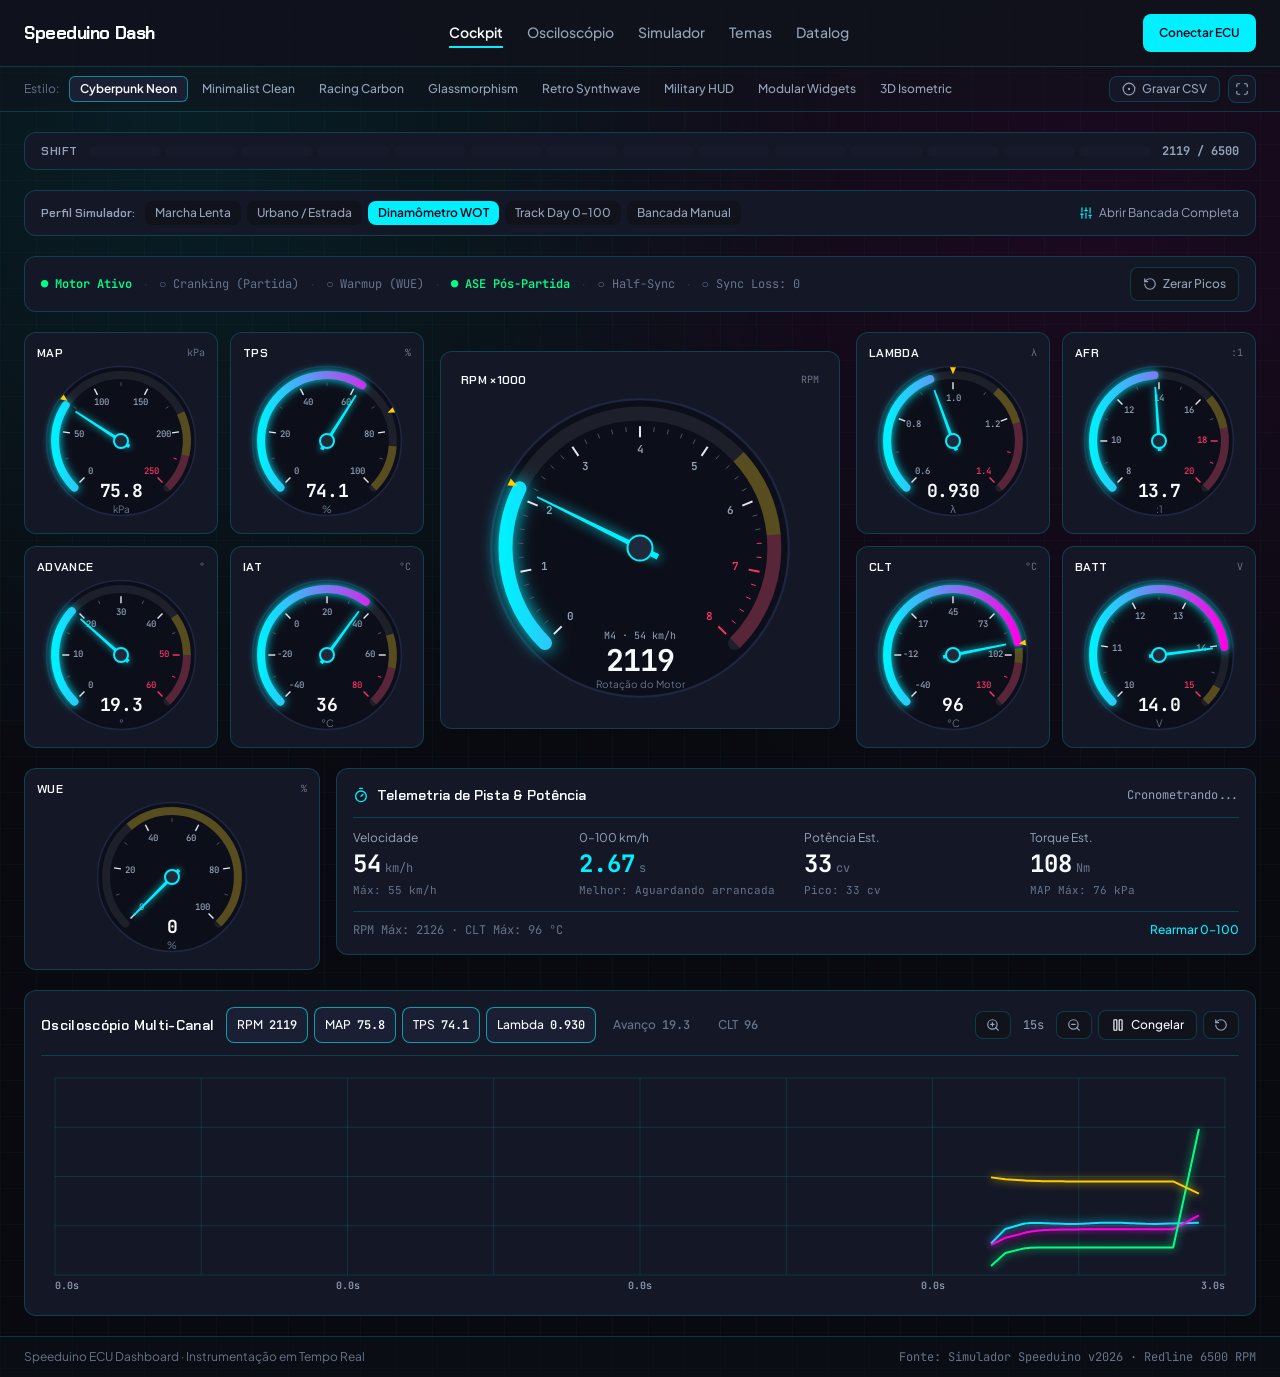
==== commit 073b08cb: "Mobile Add" ====
--- a/index.html
+++ b/index.html
@@ -2,7 +2,7 @@
 <html lang="pt-BR">
   <head>
     <meta charset="UTF-8" />
-    <meta name="viewport" content="width=device-width, initial-scale=1.0" />
+    <meta name="viewport" content="width=device-width, initial-scale=1.0, viewport-fit=cover" />
     <meta name="theme-color" content="#0a0a0f" />
     <title>Speeduino ECU Dashboard</title>
     <meta name="description" content="Painel de telemetria automotiva em tempo real a 60fps para ECUs Speeduino com Web Bluetooth, Web Serial USB, Simulador interativo, Osciloscópio multi-canal, Datalog CSV e 8 temas visuais." />
@@ -13,8 +13,8 @@
     <link rel="preconnect" href="https://fonts.googleapis.com" />
     <link rel="preconnect" href="https://fonts.gstatic.com" crossorigin />
     <link href="https://fonts.googleapis.com/css2?family=Chakra+Petch:wght@500;600;700&family=JetBrains+Mono:wght@400;500;600;700&family=Orbitron:wght@500;700;800&family=Plus+Jakarta+Sans:wght@400;500;600;700&display=swap" rel="stylesheet" />
-    <script type="module" crossorigin src="/assets/index-CH_g3G_x.js"></script>
-    <link rel="stylesheet" crossorigin href="/assets/index-CGAz4IXW.css">
+    <script type="module" crossorigin src="/assets/index-NekDvkgn.js"></script>
+    <link rel="stylesheet" crossorigin href="/assets/index-COSlaUXV.css">
   </head>
   <body class="antialiased selection:bg-cyan-500/30">
     <div id="root"></div>
--- a/assets/index-COSlaUXV.css
+++ b/assets/index-COSlaUXV.css
@@ -0,0 +1,2 @@
+/*! tailwindcss v4.3.3 | MIT License | https://tailwindcss.com */
+@layer properties{@supports (((-webkit-hyphens:none)) and (not (margin-trim:inline))) or ((-moz-orient:inline) and (not (color:rgb(from red r g b)))){*,:before,:after,::backdrop{--tw-translate-x:0;--tw-translate-y:0;--tw-translate-z:0;--tw-rotate-x:initial;--tw-rotate-y:initial;--tw-rotate-z:initial;--tw-skew-x:initial;--tw-skew-y:initial;--tw-space-y-reverse:0;--tw-divide-y-reverse:0;--tw-border-style:solid;--tw-leading:initial;--tw-font-weight:initial;--tw-tracking:initial;--tw-ordinal:initial;--tw-slashed-zero:initial;--tw-numeric-figure:initial;--tw-numeric-spacing:initial;--tw-numeric-fraction:initial;--tw-shadow:0 0 #0000;--tw-shadow-color:initial;--tw-shadow-alpha:100%;--tw-inset-shadow:0 0 #0000;--tw-inset-shadow-color:initial;--tw-inset-shadow-alpha:100%;--tw-ring-color:initial;--tw-ring-shadow:0 0 #0000;--tw-inset-ring-color:initial;--tw-inset-ring-shadow:0 0 #0000;--tw-ring-inset:initial;--tw-ring-offset-width:0px;--tw-ring-offset-color:#fff;--tw-ring-offset-shadow:0 0 #0000;--tw-blur:initial;--tw-brightness:initial;--tw-contrast:initial;--tw-grayscale:initial;--tw-hue-rotate:initial;--tw-invert:initial;--tw-opacity:initial;--tw-saturate:initial;--tw-sepia:initial;--tw-drop-shadow:initial;--tw-drop-shadow-color:initial;--tw-drop-shadow-alpha:100%;--tw-drop-shadow-size:initial;--tw-backdrop-blur:initial;--tw-backdrop-brightness:initial;--tw-backdrop-contrast:initial;--tw-backdrop-grayscale:initial;--tw-backdrop-hue-rotate:initial;--tw-backdrop-invert:initial;--tw-backdrop-opacity:initial;--tw-backdrop-saturate:initial;--tw-backdrop-sepia:initial;--tw-duration:initial}}}@layer theme{:root,:host{--font-sans:"Plus Jakarta Sans", system-ui, -apple-system, sans-serif;--font-mono:"JetBrains Mono", ui-monospace, SFMono-Regular, monospace;--color-red-600:oklch(57.7% .245 27.325);--color-cyan-500:oklch(71.5% .143 215.221);--color-slate-200:oklch(92.9% .013 255.508);--color-slate-300:oklch(86.9% .022 252.894);--color-slate-400:oklch(70.4% .04 256.788);--color-slate-600:oklch(44.6% .043 257.281);--color-slate-800:oklch(27.9% .041 260.031);--color-slate-950:oklch(12.9% .042 264.695);--color-black:#000;--color-white:#fff;--spacing:.25rem;--container-xs:20rem;--container-md:28rem;--container-lg:32rem;--container-xl:36rem;--container-2xl:42rem;--text-xs:.75rem;--text-xs--line-height:calc(1 / .75);--text-sm:.875rem;--text-sm--line-height:calc(1.25 / .875);--text-base:1rem;--text-base--line-height:calc(1.5 / 1);--text-lg:1.125rem;--text-lg--line-height:calc(1.75 / 1.125);--text-xl:1.25rem;--text-xl--line-height:calc(1.75 / 1.25);--text-2xl:1.5rem;--text-2xl--line-height:calc(2 / 1.5);--text-3xl:1.875rem;--text-3xl--line-height:calc(2.25 / 1.875);--font-weight-medium:500;--font-weight-semibold:600;--font-weight-bold:700;--tracking-tight:-.025em;--tracking-wide:.025em;--tracking-wider:.05em;--leading-tight:1.25;--leading-snug:1.375;--leading-relaxed:1.625;--radius-xs:.125rem;--radius-sm:.25rem;--radius-md:.375rem;--radius-lg:.5rem;--radius-xl:.75rem;--radius-2xl:1rem;--radius-3xl:1.5rem;--blur-xs:4px;--blur-md:12px;--default-transition-duration:.15s;--default-transition-timing-function:cubic-bezier(.4, 0, .2, 1);--default-font-family:var(--font-sans);--default-mono-font-family:var(--font-mono);--font-display:"Chakra Petch", "Plus Jakarta Sans", system-ui, sans-serif;--color-surface-bg:var(--bg-primary);--color-surface-secondary:var(--bg-secondary);--color-surface-card:var(--bg-card);--color-surface-elevated:var(--bg-elevated);--color-brand-primary:var(--accent-primary);--color-status-ok:var(--accent-success);--color-status-warn:var(--accent-warning);--color-status-crit:var(--accent-danger);--color-ink-primary:var(--text-primary);--color-ink-secondary:var(--text-secondary);--color-ink-muted:var(--text-muted);--color-line-subtle:var(--border-subtle)}}@layer base{*,:after,:before,::backdrop{box-sizing:border-box;border:0 solid;margin:0;padding:0}::file-selector-button{box-sizing:border-box;border:0 solid;margin:0;padding:0}html,:host{-webkit-text-size-adjust:100%;tab-size:4;line-height:1.5;font-family:var(--default-font-family,-apple-system, BlinkMacSystemFont, "Segoe UI", Roboto, "Helvetica Neue", "Noto Sans", Arial, sans-serif, "Apple Color Emoji", "Segoe UI Emoji", "Segoe UI Symbol", "Noto Color Emoji");font-feature-settings:var(--default-font-feature-settings,normal);font-variation-settings:var(--default-font-variation-settings,normal);-webkit-tap-highlight-color:transparent}hr{height:0;color:inherit;border-top-width:1px}abbr:where([title]){-webkit-text-decoration:underline dotted;text-decoration:underline dotted}h1,h2,h3,h4,h5,h6{font-size:inherit;font-weight:inherit}a{color:inherit;-webkit-text-decoration:inherit;-webkit-text-decoration:inherit;-webkit-text-decoration:inherit;-webkit-text-decoration:inherit;text-decoration:inherit}b,strong{font-weight:bolder}code,kbd,samp,pre{font-family:var(--default-mono-font-family,ui-monospace, SFMono-Regular, Menlo, Monaco, Consolas, "Liberation Mono", "Courier New", monospace);font-feature-settings:var(--default-mono-font-feature-settings,normal);font-variation-settings:var(--default-mono-font-variation-settings,normal);font-size:1em}small{font-size:80%}sub,sup{vertical-align:baseline;font-size:75%;line-height:0;position:relative}sub{bottom:-.25em}sup{top:-.5em}table{text-indent:0;border-color:inherit;border-collapse:collapse}:-moz-focusring:where(:not(iframe)){outline:auto}progress{vertical-align:baseline}summary{display:list-item}ol,ul,menu{list-style:none}img,svg,video,canvas,audio,iframe,embed,object{vertical-align:middle;display:block}img,video{max-width:100%;height:auto}button,input,select,optgroup,textarea{font:inherit;font-feature-settings:inherit;font-variation-settings:inherit;letter-spacing:inherit;color:inherit;opacity:1;background-color:#0000;border-radius:0}::file-selector-button{font:inherit;font-feature-settings:inherit;font-variation-settings:inherit;letter-spacing:inherit;color:inherit;opacity:1;background-color:#0000;border-radius:0}:where(select:is([multiple],[size])) optgroup{font-weight:bolder}:where(select:is([multiple],[size])) optgroup option{padding-inline-start:20px}::file-selector-button{margin-inline-end:4px}::placeholder{opacity:1}@supports (not ((-webkit-appearance:-apple-pay-button))) or (contain-intrinsic-size:1px){::placeholder{color:currentColor}@supports (color:color-mix(in lab, red, red)){::placeholder{color:color-mix(in oklab, currentcolor 50%, transparent)}}}textarea{resize:vertical}::-webkit-search-decoration{-webkit-appearance:none}::-webkit-date-and-time-value{min-height:1lh;text-align:inherit}::-webkit-datetime-edit{display:inline-flex}::-webkit-datetime-edit-fields-wrapper{padding:0}::-webkit-datetime-edit{padding-block:0}::-webkit-datetime-edit-year-field{padding-block:0}::-webkit-datetime-edit-month-field{padding-block:0}::-webkit-datetime-edit-day-field{padding-block:0}::-webkit-datetime-edit-hour-field{padding-block:0}::-webkit-datetime-edit-minute-field{padding-block:0}::-webkit-datetime-edit-second-field{padding-block:0}::-webkit-datetime-edit-millisecond-field{padding-block:0}::-webkit-datetime-edit-meridiem-field{padding-block:0}::-webkit-calendar-picker-indicator{line-height:1}:-moz-ui-invalid{box-shadow:none}button,input:where([type=button],[type=reset],[type=submit]){appearance:button}::file-selector-button{appearance:button}::-webkit-inner-spin-button{height:auto}::-webkit-outer-spin-button{height:auto}[hidden]:where(:not([hidden=until-found])){display:none!important}body{background-color:var(--bg-primary);color:var(--text-primary);font-family:var(--font-sans);overflow-x:hidden}}@layer components;@layer utilities{.pointer-events-auto{pointer-events:auto}.pointer-events-none{pointer-events:none}.visible{visibility:visible}.absolute{position:absolute}.fixed{position:fixed}.relative{position:relative}.inset-0{inset:0}.inset-x-0{inset-inline:0}.top-2{top:calc(var(--spacing) * 2)}.top-2\.5{top:calc(var(--spacing) * 2.5)}.right-0{right:0}.right-2{right:calc(var(--spacing) * 2)}.bottom-0{bottom:0}.bottom-0\.5{bottom:calc(var(--spacing) * .5)}.bottom-1{bottom:var(--spacing)}.bottom-1\.5{bottom:calc(var(--spacing) * 1.5)}.bottom-2\.5{bottom:calc(var(--spacing) * 2.5)}.left-0{left:0}.left-1\/2{left:50%}.left-2\.5{left:calc(var(--spacing) * 2.5)}.z-10{z-index:10}.z-40{z-index:40}.z-50{z-index:50}.col-span-1{grid-column:span 1/span 1}.col-span-2{grid-column:span 2/span 2}.col-span-4{grid-column:span 4/span 4}.container{width:100%}@media (width>=40rem){.container{max-width:40rem}}@media (width>=48rem){.container{max-width:48rem}}@media (width>=64rem){.container{max-width:64rem}}@media (width>=80rem){.container{max-width:80rem}}@media (width>=96rem){.container{max-width:96rem}}.mx-auto{margin-inline:auto}.my-auto{margin-block:auto}.mt-0\.5{margin-top:calc(var(--spacing) * .5)}.mt-1{margin-top:var(--spacing)}.mt-1\.5{margin-top:calc(var(--spacing) * 1.5)}.mt-2{margin-top:calc(var(--spacing) * 2)}.mt-3{margin-top:calc(var(--spacing) * 3)}.mt-4{margin-top:calc(var(--spacing) * 4)}.mr-0\.5{margin-right:calc(var(--spacing) * .5)}.mr-1{margin-right:var(--spacing)}.mr-1\.5{margin-right:calc(var(--spacing) * 1.5)}.mb-0\.5{margin-bottom:calc(var(--spacing) * .5)}.mb-1\.5{margin-bottom:calc(var(--spacing) * 1.5)}.mb-2{margin-bottom:calc(var(--spacing) * 2)}.mb-3{margin-bottom:calc(var(--spacing) * 3)}.ml-1{margin-left:var(--spacing)}.ml-auto{margin-left:auto}.block{display:block}.flex{display:flex}.grid{display:grid}.hidden{display:none}.inline-flex{display:inline-flex}.table{display:table}.h-1\.5{height:calc(var(--spacing) * 1.5)}.h-2{height:calc(var(--spacing) * 2)}.h-3{height:calc(var(--spacing) * 3)}.h-3\.5{height:calc(var(--spacing) * 3.5)}.h-4{height:calc(var(--spacing) * 4)}.h-5{height:calc(var(--spacing) * 5)}.h-32{height:calc(var(--spacing) * 32)}.h-36{height:calc(var(--spacing) * 36)}.h-56{height:calc(var(--spacing) * 56)}.h-64{height:calc(var(--spacing) * 64)}.h-\[195px\]{height:195px}.h-\[210px\]{height:210px}.h-\[320px\]{height:320px}.h-\[430px\]{height:430px}.h-dvh{height:100dvh}.h-full{height:100%}.max-h-\[86dvh\]{max-height:86dvh}.max-h-\[90dvh\]{max-height:90dvh}.min-h-0{min-height:0}.min-h-\[30px\]{min-height:30px}.min-h-\[32px\]{min-height:32px}.min-h-\[34px\]{min-height:34px}.min-h-\[36px\]{min-height:36px}.min-h-\[38px\]{min-height:38px}.min-h-\[40px\]{min-height:40px}.min-h-\[42px\]{min-height:42px}.min-h-\[44px\]{min-height:44px}.min-h-\[48px\]{min-height:48px}.min-h-\[250px\]{min-height:250px}.min-h-screen{min-height:100vh}.w-2{width:calc(var(--spacing) * 2)}.w-3{width:calc(var(--spacing) * 3)}.w-3\.5{width:calc(var(--spacing) * 3.5)}.w-4{width:calc(var(--spacing) * 4)}.w-5{width:calc(var(--spacing) * 5)}.w-6{width:calc(var(--spacing) * 6)}.w-10{width:calc(var(--spacing) * 10)}.w-11{width:calc(var(--spacing) * 11)}.w-32{width:calc(var(--spacing) * 32)}.w-\[95\%\]{width:95%}.w-\[210px\]{width:210px}.w-full{width:100%}.max-w-2xl{max-width:var(--container-2xl)}.max-w-\[164px\]{max-width:164px}.max-w-\[180px\]{max-width:180px}.max-w-\[280px\]{max-width:280px}.max-w-\[290px\]{max-width:290px}.max-w-\[340px\]{max-width:340px}.max-w-\[780px\]{max-width:780px}.max-w-\[1440px\]{max-width:1440px}.max-w-\[calc\(100\%-1\.25rem\)\]{max-width:calc(100% - 1.25rem)}.max-w-full{max-width:100%}.max-w-lg{max-width:var(--container-lg)}.max-w-md{max-width:var(--container-md)}.max-w-xl{max-width:var(--container-xl)}.max-w-xs{max-width:var(--container-xs)}.min-w-0{min-width:0}.min-w-\[30px\]{min-width:30px}.min-w-\[36px\]{min-width:36px}.min-w-\[40px\]{min-width:40px}.min-w-\[220px\]{min-width:220px}.flex-1{flex:1}.flex-shrink{flex-shrink:1}.shrink-0{flex-shrink:0}.border-collapse{border-collapse:collapse}.-translate-x-1\/2{--tw-translate-x:calc(calc(1 / 2 * 100%) * -1);translate:var(--tw-translate-x) var(--tw-translate-y)}.transform{transform:var(--tw-rotate-x,) var(--tw-rotate-y,) var(--tw-rotate-z,) var(--tw-skew-x,) var(--tw-skew-y,)}.cursor-crosshair{cursor:crosshair}.cursor-grab{cursor:grab}.cursor-pointer{cursor:pointer}.touch-none{touch-action:none}.resize{resize:both}.grid-cols-1{grid-template-columns:repeat(1,minmax(0,1fr))}.grid-cols-2{grid-template-columns:repeat(2,minmax(0,1fr))}.grid-cols-3{grid-template-columns:repeat(3,minmax(0,1fr))}.grid-cols-5{grid-template-columns:repeat(5,minmax(0,1fr))}.grid-cols-12{grid-template-columns:repeat(12,minmax(0,1fr))}.grid-cols-14{grid-template-columns:repeat(14,minmax(0,1fr))}.grid-rows-2{grid-template-rows:repeat(2,minmax(0,1fr))}.flex-col{flex-direction:column}.flex-wrap{flex-wrap:wrap}.content-between{align-content:space-between}.items-baseline{align-items:baseline}.items-center{align-items:center}.items-end{align-items:flex-end}.items-stretch{align-items:stretch}.justify-between{justify-content:space-between}.justify-center{justify-content:center}.gap-0\.5{gap:calc(var(--spacing) * .5)}.gap-1{gap:var(--spacing)}.gap-1\.5{gap:calc(var(--spacing) * 1.5)}.gap-2{gap:calc(var(--spacing) * 2)}.gap-2\.5{gap:calc(var(--spacing) * 2.5)}.gap-3{gap:calc(var(--spacing) * 3)}.gap-4{gap:calc(var(--spacing) * 4)}.gap-5{gap:calc(var(--spacing) * 5)}.gap-6{gap:calc(var(--spacing) * 6)}:where(.space-y-1>:not(:last-child)){--tw-space-y-reverse:0;margin-block-start:calc(var(--spacing) * var(--tw-space-y-reverse));margin-block-end:calc(var(--spacing) * calc(1 - var(--tw-space-y-reverse)))}:where(.space-y-1\.5>:not(:last-child)){--tw-space-y-reverse:0;margin-block-start:calc(calc(var(--spacing) * 1.5) * var(--tw-space-y-reverse));margin-block-end:calc(calc(var(--spacing) * 1.5) * calc(1 - var(--tw-space-y-reverse)))}:where(.space-y-2>:not(:last-child)){--tw-space-y-reverse:0;margin-block-start:calc(calc(var(--spacing) * 2) * var(--tw-space-y-reverse));margin-block-end:calc(calc(var(--spacing) * 2) * calc(1 - var(--tw-space-y-reverse)))}:where(.space-y-2\.5>:not(:last-child)){--tw-space-y-reverse:0;margin-block-start:calc(calc(var(--spacing) * 2.5) * var(--tw-space-y-reverse));margin-block-end:calc(calc(var(--spacing) * 2.5) * calc(1 - var(--tw-space-y-reverse)))}:where(.space-y-3>:not(:last-child)){--tw-space-y-reverse:0;margin-block-start:calc(calc(var(--spacing) * 3) * var(--tw-space-y-reverse));margin-block-end:calc(calc(var(--spacing) * 3) * calc(1 - var(--tw-space-y-reverse)))}:where(.space-y-4>:not(:last-child)){--tw-space-y-reverse:0;margin-block-start:calc(calc(var(--spacing) * 4) * var(--tw-space-y-reverse));margin-block-end:calc(calc(var(--spacing) * 4) * calc(1 - var(--tw-space-y-reverse)))}:where(.space-y-5>:not(:last-child)){--tw-space-y-reverse:0;margin-block-start:calc(calc(var(--spacing) * 5) * var(--tw-space-y-reverse));margin-block-end:calc(calc(var(--spacing) * 5) * calc(1 - var(--tw-space-y-reverse)))}:where(.space-y-6>:not(:last-child)){--tw-space-y-reverse:0;margin-block-start:calc(calc(var(--spacing) * 6) * var(--tw-space-y-reverse));margin-block-end:calc(calc(var(--spacing) * 6) * calc(1 - var(--tw-space-y-reverse)))}.gap-x-2\.5{column-gap:calc(var(--spacing) * 2.5)}.gap-x-3{column-gap:calc(var(--spacing) * 3)}.gap-y-1{row-gap:var(--spacing)}.gap-y-1\.5{row-gap:calc(var(--spacing) * 1.5)}:where(.divide-y>:not(:last-child)){--tw-divide-y-reverse:0;border-bottom-style:var(--tw-border-style);border-top-style:var(--tw-border-style);border-top-width:calc(1px * var(--tw-divide-y-reverse));border-bottom-width:calc(1px * calc(1 - var(--tw-divide-y-reverse)))}:where(.divide-line-subtle>:not(:last-child)){border-color:var(--color-line-subtle)}.truncate{text-overflow:ellipsis;white-space:nowrap;overflow:hidden}.overflow-hidden{overflow:hidden}.overflow-x-auto{overflow-x:auto}.overflow-y-auto{overflow-y:auto}.rounded{border-radius:.25rem}.rounded-2xl{border-radius:var(--radius-2xl)}.rounded-full{border-radius:2147483647px}.rounded-lg{border-radius:var(--radius-lg)}.rounded-md{border-radius:var(--radius-md)}.rounded-sm{border-radius:var(--radius-sm)}.rounded-xl{border-radius:var(--radius-xl)}.rounded-xs{border-radius:var(--radius-xs)}.rounded-t-3xl{border-top-left-radius:var(--radius-3xl);border-top-right-radius:var(--radius-3xl)}.border{border-style:var(--tw-border-style);border-width:1px}.border-t{border-top-style:var(--tw-border-style);border-top-width:1px}.border-b{border-bottom-style:var(--tw-border-style);border-bottom-width:1px}.border-b-2{border-bottom-style:var(--tw-border-style);border-bottom-width:2px}.border-dashed{--tw-border-style:dashed;border-style:dashed}.border-brand-primary,.border-brand-primary\/50{border-color:var(--color-brand-primary)}@supports (color:color-mix(in lab, red, red)){.border-brand-primary\/50{border-color:color-mix(in oklab, var(--color-brand-primary) 50%, transparent)}}.border-brand-primary\/60{border-color:var(--color-brand-primary)}@supports (color:color-mix(in lab, red, red)){.border-brand-primary\/60{border-color:color-mix(in oklab, var(--color-brand-primary) 60%, transparent)}}.border-line-subtle{border-color:var(--color-line-subtle)}.border-status-crit,.border-status-crit\/50{border-color:var(--color-status-crit)}@supports (color:color-mix(in lab, red, red)){.border-status-crit\/50{border-color:color-mix(in oklab, var(--color-status-crit) 50%, transparent)}}.border-status-ok\/50{border-color:var(--color-status-ok)}@supports (color:color-mix(in lab, red, red)){.border-status-ok\/50{border-color:color-mix(in oklab, var(--color-status-ok) 50%, transparent)}}.border-status-warn,.border-status-warn\/50{border-color:var(--color-status-warn)}@supports (color:color-mix(in lab, red, red)){.border-status-warn\/50{border-color:color-mix(in oklab, var(--color-status-warn) 50%, transparent)}}.border-status-warn\/60{border-color:var(--color-status-warn)}@supports (color:color-mix(in lab, red, red)){.border-status-warn\/60{border-color:color-mix(in oklab, var(--color-status-warn) 60%, transparent)}}.border-transparent{border-color:#0000}.border-white\/10{border-color:#ffffff1a}@supports (color:color-mix(in lab, red, red)){.border-white\/10{border-color:color-mix(in oklab, var(--color-white) 10%, transparent)}}.border-white\/12{border-color:#ffffff1f}@supports (color:color-mix(in lab, red, red)){.border-white\/12{border-color:color-mix(in oklab, var(--color-white) 12%, transparent)}}.border-white\/15{border-color:#ffffff26}@supports (color:color-mix(in lab, red, red)){.border-white\/15{border-color:color-mix(in oklab, var(--color-white) 15%, transparent)}}.border-white\/20{border-color:#fff3}@supports (color:color-mix(in lab, red, red)){.border-white\/20{border-color:color-mix(in oklab, var(--color-white) 20%, transparent)}}.bg-\[\#0b0d13\]{background-color:#0b0d13}.bg-\[\#0b1020\]{background-color:#0b1020}.bg-\[\#0c0e12\]{background-color:#0c0e12}.bg-\[\#0f172a\]{background-color:#0f172a}.bg-\[\#00f0ff\]{background-color:#00f0ff}.bg-\[\#3b82f6\]{background-color:#3b82f6}.bg-\[\#14b8a6\]{background-color:#14b8a6}.bg-\[\#16a34a\]{background-color:#16a34a}.bg-\[\#38bdf8\]{background-color:#38bdf8}.bg-\[\#39ff14\]{background-color:#39ff14}.bg-\[\#060b07\]{background-color:#060b07}.bg-\[\#0071e3\]{background-color:#0071e3}.bg-\[\#090a10\]{background-color:#090a10}.bg-\[\#12091c\]{background-color:#12091c}.bg-\[\#111215\]{background-color:#111215}.bg-\[\#111520\]\/92{background-color:oklab(19.7161% -.000482366 -.0231202/.92)}.bg-\[\#141824\]{background-color:#141824}.bg-\[\#141824\]\/95{background-color:oklab(21.0917% -.00000997633 -.0246493/.95)}.bg-\[\#a855f7\]{background-color:#a855f7}.bg-\[\#e2e8f0\]{background-color:#e2e8f0}.bg-\[\#ef4444\]{background-color:#ef4444}.bg-\[\#f5f6f8\]{background-color:#f5f6f8}.bg-\[\#ff00e5\]{background-color:#ff00e5}.bg-\[\#ff2d00\]{background-color:#ff2d00}.bg-\[\#ff0080\]{background-color:#ff0080}.bg-\[\#ff7700\]{background-color:#f70}.bg-\[\#ffb000\]{background-color:#ffb000}.bg-black\/65{background-color:#000000a6}@supports (color:color-mix(in lab, red, red)){.bg-black\/65{background-color:color-mix(in oklab, var(--color-black) 65%, transparent)}}.bg-black\/70{background-color:#000000b3}@supports (color:color-mix(in lab, red, red)){.bg-black\/70{background-color:color-mix(in oklab, var(--color-black) 70%, transparent)}}.bg-brand-primary{background-color:var(--color-brand-primary)}.bg-ink-muted\/35{background-color:var(--color-ink-muted)}@supports (color:color-mix(in lab, red, red)){.bg-ink-muted\/35{background-color:color-mix(in oklab, var(--color-ink-muted) 35%, transparent)}}.bg-red-600{background-color:var(--color-red-600)}.bg-slate-800\/80{background-color:#1d293dcc}@supports (color:color-mix(in lab, red, red)){.bg-slate-800\/80{background-color:color-mix(in oklab, var(--color-slate-800) 80%, transparent)}}.bg-status-crit,.bg-status-crit\/10{background-color:var(--color-status-crit)}@supports (color:color-mix(in lab, red, red)){.bg-status-crit\/10{background-color:color-mix(in oklab, var(--color-status-crit) 10%, transparent)}}.bg-status-crit\/15{background-color:var(--color-status-crit)}@supports (color:color-mix(in lab, red, red)){.bg-status-crit\/15{background-color:color-mix(in oklab, var(--color-status-crit) 15%, transparent)}}.bg-status-ok,.bg-status-ok\/15{background-color:var(--color-status-ok)}@supports (color:color-mix(in lab, red, red)){.bg-status-ok\/15{background-color:color-mix(in oklab, var(--color-status-ok) 15%, transparent)}}.bg-status-warn,.bg-status-warn\/10{background-color:var(--color-status-warn)}@supports (color:color-mix(in lab, red, red)){.bg-status-warn\/10{background-color:color-mix(in oklab, var(--color-status-warn) 10%, transparent)}}.bg-status-warn\/15{background-color:var(--color-status-warn)}@supports (color:color-mix(in lab, red, red)){.bg-status-warn\/15{background-color:color-mix(in oklab, var(--color-status-warn) 15%, transparent)}}.bg-status-warn\/20{background-color:var(--color-status-warn)}@supports (color:color-mix(in lab, red, red)){.bg-status-warn\/20{background-color:color-mix(in oklab, var(--color-status-warn) 20%, transparent)}}.bg-surface-bg{background-color:var(--color-surface-bg)}.bg-surface-card{background-color:var(--color-surface-card)}.bg-surface-elevated{background-color:var(--color-surface-elevated)}.bg-surface-secondary,.bg-surface-secondary\/40{background-color:var(--color-surface-secondary)}@supports (color:color-mix(in lab, red, red)){.bg-surface-secondary\/40{background-color:color-mix(in oklab, var(--color-surface-secondary) 40%, transparent)}}.bg-surface-secondary\/50{background-color:var(--color-surface-secondary)}@supports (color:color-mix(in lab, red, red)){.bg-surface-secondary\/50{background-color:color-mix(in oklab, var(--color-surface-secondary) 50%, transparent)}}.bg-surface-secondary\/60{background-color:var(--color-surface-secondary)}@supports (color:color-mix(in lab, red, red)){.bg-surface-secondary\/60{background-color:color-mix(in oklab, var(--color-surface-secondary) 60%, transparent)}}.bg-surface-secondary\/90{background-color:var(--color-surface-secondary)}@supports (color:color-mix(in lab, red, red)){.bg-surface-secondary\/90{background-color:color-mix(in oklab, var(--color-surface-secondary) 90%, transparent)}}.bg-surface-secondary\/95{background-color:var(--color-surface-secondary)}@supports (color:color-mix(in lab, red, red)){.bg-surface-secondary\/95{background-color:color-mix(in oklab, var(--color-surface-secondary) 95%, transparent)}}.bg-transparent{background-color:#0000}.bg-white{background-color:var(--color-white)}.p-0{padding:0}.p-1\.5{padding:calc(var(--spacing) * 1.5)}.p-2{padding:calc(var(--spacing) * 2)}.p-2\.5{padding:calc(var(--spacing) * 2.5)}.p-3{padding:calc(var(--spacing) * 3)}.p-3\.5{padding:calc(var(--spacing) * 3.5)}.p-4{padding:calc(var(--spacing) * 4)}.p-5{padding:calc(var(--spacing) * 5)}.px-0\.5{padding-inline:calc(var(--spacing) * .5)}.px-1{padding-inline:var(--spacing)}.px-1\.5{padding-inline:calc(var(--spacing) * 1.5)}.px-2{padding-inline:calc(var(--spacing) * 2)}.px-2\.5{padding-inline:calc(var(--spacing) * 2.5)}.px-3{padding-inline:calc(var(--spacing) * 3)}.px-3\.5{padding-inline:calc(var(--spacing) * 3.5)}.px-4{padding-inline:calc(var(--spacing) * 4)}.py-0\.5{padding-block:calc(var(--spacing) * .5)}.py-1{padding-block:var(--spacing)}.py-1\.5{padding-block:calc(var(--spacing) * 1.5)}.py-2{padding-block:calc(var(--spacing) * 2)}.py-2\.5{padding-block:calc(var(--spacing) * 2.5)}.py-3{padding-block:calc(var(--spacing) * 3)}.py-5{padding-block:calc(var(--spacing) * 5)}.py-14{padding-block:calc(var(--spacing) * 14)}.pt-0\.5{padding-top:calc(var(--spacing) * .5)}.pt-1{padding-top:var(--spacing)}.pt-2{padding-top:calc(var(--spacing) * 2)}.pt-2\.5{padding-top:calc(var(--spacing) * 2.5)}.pt-3{padding-top:calc(var(--spacing) * 3)}.pr-1{padding-right:var(--spacing)}.pb-3{padding-bottom:calc(var(--spacing) * 3)}.pb-4{padding-bottom:calc(var(--spacing) * 4)}.text-center{text-align:center}.text-left{text-align:left}.text-right{text-align:right}.font-display{font-family:var(--font-display)}.font-mono{font-family:var(--font-mono)}.font-sans{font-family:var(--font-sans)}.text-2xl{font-size:var(--text-2xl);line-height:var(--tw-leading,var(--text-2xl--line-height))}.text-base{font-size:var(--text-base);line-height:var(--tw-leading,var(--text-base--line-height))}.text-sm{font-size:var(--text-sm);line-height:var(--tw-leading,var(--text-sm--line-height))}.text-xl{font-size:var(--text-xl);line-height:var(--tw-leading,var(--text-xl--line-height))}.text-xs{font-size:var(--text-xs);line-height:var(--tw-leading,var(--text-xs--line-height))}.text-\[10px\]{font-size:10px}.text-\[11px\]{font-size:11px}.leading-none{--tw-leading:1;line-height:1}.leading-relaxed{--tw-leading:var(--leading-relaxed);line-height:var(--leading-relaxed)}.leading-snug{--tw-leading:var(--leading-snug);line-height:var(--leading-snug)}.leading-tight{--tw-leading:var(--leading-tight);line-height:var(--leading-tight)}.font-bold{--tw-font-weight:var(--font-weight-bold);font-weight:var(--font-weight-bold)}.font-medium{--tw-font-weight:var(--font-weight-medium);font-weight:var(--font-weight-medium)}.font-semibold{--tw-font-weight:var(--font-weight-semibold);font-weight:var(--font-weight-semibold)}.tracking-tight{--tw-tracking:var(--tracking-tight);letter-spacing:var(--tracking-tight)}.tracking-wide{--tw-tracking:var(--tracking-wide);letter-spacing:var(--tracking-wide)}.tracking-wider{--tw-tracking:var(--tracking-wider);letter-spacing:var(--tracking-wider)}.whitespace-nowrap{white-space:nowrap}.text-brand-primary{color:var(--color-brand-primary)}.text-ink-muted,.text-ink-muted\/40{color:var(--color-ink-muted)}@supports (color:color-mix(in lab, red, red)){.text-ink-muted\/40{color:color-mix(in oklab, var(--color-ink-muted) 40%, transparent)}}.text-ink-primary{color:var(--color-ink-primary)}.text-ink-secondary{color:var(--color-ink-secondary)}.text-slate-200{color:var(--color-slate-200)}.text-slate-300{color:var(--color-slate-300)}.text-slate-400{color:var(--color-slate-400)}.text-slate-600{color:var(--color-slate-600)}.text-slate-950{color:var(--color-slate-950)}.text-status-crit{color:var(--color-status-crit)}.text-status-ok{color:var(--color-status-ok)}.text-status-warn{color:var(--color-status-warn)}.text-white{color:var(--color-white)}.tabular-nums{--tw-numeric-spacing:tabular-nums;font-variant-numeric:var(--tw-ordinal,) var(--tw-slashed-zero,) var(--tw-numeric-figure,) var(--tw-numeric-spacing,) var(--tw-numeric-fraction,)}.antialiased{-webkit-font-smoothing:antialiased;-moz-osx-font-smoothing:grayscale}.accent-brand-primary{accent-color:var(--color-brand-primary)}.opacity-40{opacity:.4}.opacity-45{opacity:.45}.opacity-100{opacity:1}.shadow-2xl{--tw-shadow:0 25px 50px -12px var(--tw-shadow-color,#00000040);box-shadow:var(--tw-inset-shadow), var(--tw-inset-ring-shadow), var(--tw-ring-offset-shadow), var(--tw-ring-shadow), var(--tw-shadow)}.shadow-lg{--tw-shadow:0 10px 15px -3px var(--tw-shadow-color,#0000001a), 0 4px 6px -4px var(--tw-shadow-color,#0000001a);box-shadow:var(--tw-inset-shadow), var(--tw-inset-ring-shadow), var(--tw-ring-offset-shadow), var(--tw-ring-shadow), var(--tw-shadow)}.shadow-sm{--tw-shadow:0 1px 3px 0 var(--tw-shadow-color,#0000001a), 0 1px 2px -1px var(--tw-shadow-color,#0000001a);box-shadow:var(--tw-inset-shadow), var(--tw-inset-ring-shadow), var(--tw-ring-offset-shadow), var(--tw-ring-shadow), var(--tw-shadow)}.ring,.ring-1{--tw-ring-shadow:var(--tw-ring-inset,) 0 0 0 calc(1px + var(--tw-ring-offset-width)) var(--tw-ring-color,currentcolor);box-shadow:var(--tw-inset-shadow), var(--tw-inset-ring-shadow), var(--tw-ring-offset-shadow), var(--tw-ring-shadow), var(--tw-shadow)}.ring-brand-primary\/40{--tw-ring-color:var(--color-brand-primary)}@supports (color:color-mix(in lab, red, red)){.ring-brand-primary\/40{--tw-ring-color:color-mix(in oklab, var(--color-brand-primary) 40%, transparent)}}.ring-status-crit\/70{--tw-ring-color:var(--color-status-crit)}@supports (color:color-mix(in lab, red, red)){.ring-status-crit\/70{--tw-ring-color:color-mix(in oklab, var(--color-status-crit) 70%, transparent)}}.blur{--tw-blur:blur(8px);filter:var(--tw-blur,) var(--tw-brightness,) var(--tw-contrast,) var(--tw-grayscale,) var(--tw-hue-rotate,) var(--tw-invert,) var(--tw-saturate,) var(--tw-sepia,) var(--tw-drop-shadow,)}.backdrop-blur-md{--tw-backdrop-blur:blur(var(--blur-md));-webkit-backdrop-filter:var(--tw-backdrop-blur,) var(--tw-backdrop-brightness,) var(--tw-backdrop-contrast,) var(--tw-backdrop-grayscale,) var(--tw-backdrop-hue-rotate,) var(--tw-backdrop-invert,) var(--tw-backdrop-opacity,) var(--tw-backdrop-saturate,) var(--tw-backdrop-sepia,);backdrop-filter:var(--tw-backdrop-blur,) var(--tw-backdrop-brightness,) var(--tw-backdrop-contrast,) var(--tw-backdrop-grayscale,) var(--tw-backdrop-hue-rotate,) var(--tw-backdrop-invert,) var(--tw-backdrop-opacity,) var(--tw-backdrop-saturate,) var(--tw-backdrop-sepia,)}.backdrop-blur-xs{--tw-backdrop-blur:blur(var(--blur-xs));-webkit-backdrop-filter:var(--tw-backdrop-blur,) var(--tw-backdrop-brightness,) var(--tw-backdrop-contrast,) var(--tw-backdrop-grayscale,) var(--tw-backdrop-hue-rotate,) var(--tw-backdrop-invert,) var(--tw-backdrop-opacity,) var(--tw-backdrop-saturate,) var(--tw-backdrop-sepia,);backdrop-filter:var(--tw-backdrop-blur,) var(--tw-backdrop-brightness,) var(--tw-backdrop-contrast,) var(--tw-backdrop-grayscale,) var(--tw-backdrop-hue-rotate,) var(--tw-backdrop-invert,) var(--tw-backdrop-opacity,) var(--tw-backdrop-saturate,) var(--tw-backdrop-sepia,)}.backdrop-filter{-webkit-backdrop-filter:var(--tw-backdrop-blur,) var(--tw-backdrop-brightness,) var(--tw-backdrop-contrast,) var(--tw-backdrop-grayscale,) var(--tw-backdrop-hue-rotate,) var(--tw-backdrop-invert,) var(--tw-backdrop-opacity,) var(--tw-backdrop-saturate,) var(--tw-backdrop-sepia,);backdrop-filter:var(--tw-backdrop-blur,) var(--tw-backdrop-brightness,) var(--tw-backdrop-contrast,) var(--tw-backdrop-grayscale,) var(--tw-backdrop-hue-rotate,) var(--tw-backdrop-invert,) var(--tw-backdrop-opacity,) var(--tw-backdrop-saturate,) var(--tw-backdrop-sepia,)}.transition{transition-property:color,background-color,border-color,outline-color,text-decoration-color,fill,stroke,--tw-gradient-from,--tw-gradient-via,--tw-gradient-to,opacity,box-shadow,transform,translate,scale,rotate,filter,-webkit-backdrop-filter,backdrop-filter,display,content-visibility,overlay,pointer-events;transition-timing-function:var(--tw-ease,var(--default-transition-timing-function));transition-duration:var(--tw-duration,var(--default-transition-duration))}.transition-colors{transition-property:color,background-color,border-color,outline-color,text-decoration-color,fill,stroke,--tw-gradient-from,--tw-gradient-via,--tw-gradient-to;transition-timing-function:var(--tw-ease,var(--default-transition-timing-function));transition-duration:var(--tw-duration,var(--default-transition-duration))}.transition-opacity{transition-property:opacity;transition-timing-function:var(--tw-ease,var(--default-transition-timing-function));transition-duration:var(--tw-duration,var(--default-transition-duration))}.duration-75{--tw-duration:75ms;transition-duration:75ms}.duration-200{--tw-duration:.2s;transition-duration:.2s}.select-none{-webkit-user-select:none;user-select:none}.selection\:bg-cyan-500\/30 ::selection{background-color:#00b7d74d}@supports (color:color-mix(in lab, red, red)){.selection\:bg-cyan-500\/30 ::selection{background-color:color-mix(in oklab, var(--color-cyan-500) 30%, transparent)}}.selection\:bg-cyan-500\/30::selection{background-color:#00b7d74d}@supports (color:color-mix(in lab, red, red)){.selection\:bg-cyan-500\/30::selection{background-color:color-mix(in oklab, var(--color-cyan-500) 30%, transparent)}}@media (hover:hover){.hover\:border-brand-primary\/40:hover{border-color:var(--color-brand-primary)}@supports (color:color-mix(in lab, red, red)){.hover\:border-brand-primary\/40:hover{border-color:color-mix(in oklab, var(--color-brand-primary) 40%, transparent)}}.hover\:border-brand-primary\/50:hover{border-color:var(--color-brand-primary)}@supports (color:color-mix(in lab, red, red)){.hover\:border-brand-primary\/50:hover{border-color:color-mix(in oklab, var(--color-brand-primary) 50%, transparent)}}.hover\:bg-status-crit\/20:hover{background-color:var(--color-status-crit)}@supports (color:color-mix(in lab, red, red)){.hover\:bg-status-crit\/20:hover{background-color:color-mix(in oklab, var(--color-status-crit) 20%, transparent)}}.hover\:bg-surface-elevated:hover,.hover\:bg-surface-elevated\/40:hover{background-color:var(--color-surface-elevated)}@supports (color:color-mix(in lab, red, red)){.hover\:bg-surface-elevated\/40:hover{background-color:color-mix(in oklab, var(--color-surface-elevated) 40%, transparent)}}.hover\:text-ink-primary:hover{color:var(--color-ink-primary)}.hover\:text-ink-secondary:hover{color:var(--color-ink-secondary)}.hover\:text-white:hover{color:var(--color-white)}.hover\:underline:hover{text-decoration-line:underline}.hover\:opacity-90:hover{opacity:.9}}.disabled\:opacity-40:disabled{opacity:.4}.disabled\:opacity-50:disabled{opacity:.5}@media (width>=40rem){.sm\:top-4{top:calc(var(--spacing) * 4)}.sm\:right-3{right:calc(var(--spacing) * 3)}.sm\:bottom-4{bottom:calc(var(--spacing) * 4)}.sm\:left-4{left:calc(var(--spacing) * 4)}.sm\:col-span-1{grid-column:span 1/span 1}.sm\:flex{display:flex}.sm\:hidden{display:none}.sm\:inline{display:inline}.sm\:h-2\.5{height:calc(var(--spacing) * 2.5)}.sm\:h-36{height:calc(var(--spacing) * 36)}.sm\:h-40{height:calc(var(--spacing) * 40)}.sm\:h-64{height:calc(var(--spacing) * 64)}.sm\:h-76{height:calc(var(--spacing) * 76)}.sm\:h-\[235px\]{height:235px}.sm\:h-\[440px\]{height:440px}.sm\:h-\[580px\]{height:580px}.sm\:min-h-0{min-height:0}.sm\:w-auto{width:auto}.sm\:flex-initial{flex:0 auto}.sm\:grid-cols-2{grid-template-columns:repeat(2,minmax(0,1fr))}.sm\:grid-cols-3{grid-template-columns:repeat(3,minmax(0,1fr))}.sm\:grid-cols-4{grid-template-columns:repeat(4,minmax(0,1fr))}.sm\:grid-cols-5{grid-template-columns:repeat(5,minmax(0,1fr))}.sm\:flex-row{flex-direction:row}.sm\:flex-wrap{flex-wrap:wrap}.sm\:items-center{align-items:center}.sm\:gap-1\.5{gap:calc(var(--spacing) * 1.5)}.sm\:gap-3{gap:calc(var(--spacing) * 3)}.sm\:gap-4{gap:calc(var(--spacing) * 4)}.sm\:gap-x-3{column-gap:calc(var(--spacing) * 3)}.sm\:rounded-2xl{border-radius:var(--radius-2xl)}.sm\:rounded-lg{border-radius:var(--radius-lg)}.sm\:border{border-style:var(--tw-border-style);border-width:1px}.sm\:p-3\.5{padding:calc(var(--spacing) * 3.5)}.sm\:p-4{padding:calc(var(--spacing) * 4)}.sm\:p-5{padding:calc(var(--spacing) * 5)}.sm\:p-6{padding:calc(var(--spacing) * 6)}.sm\:px-3{padding-inline:calc(var(--spacing) * 3)}.sm\:px-3\.5{padding-inline:calc(var(--spacing) * 3.5)}.sm\:px-4{padding-inline:calc(var(--spacing) * 4)}.sm\:px-6{padding-inline:calc(var(--spacing) * 6)}.sm\:py-2{padding-block:calc(var(--spacing) * 2)}.sm\:py-2\.5{padding-block:calc(var(--spacing) * 2.5)}.sm\:text-2xl{font-size:var(--text-2xl);line-height:var(--tw-leading,var(--text-2xl--line-height))}.sm\:text-3xl{font-size:var(--text-3xl);line-height:var(--tw-leading,var(--text-3xl--line-height))}.sm\:text-lg{font-size:var(--text-lg);line-height:var(--tw-leading,var(--text-lg--line-height))}.sm\:text-sm{font-size:var(--text-sm);line-height:var(--tw-leading,var(--text-sm--line-height))}.sm\:text-xs{font-size:var(--text-xs);line-height:var(--tw-leading,var(--text-xs--line-height))}.sm\:text-\[11px\]{font-size:11px}.sm\:leading-relaxed{--tw-leading:var(--leading-relaxed);line-height:var(--leading-relaxed)}}@media (width>=48rem){.md\:h-80{height:calc(var(--spacing) * 80)}.md\:grid-cols-2{grid-template-columns:repeat(2,minmax(0,1fr))}}@media (width>=64rem){.lg\:col-span-2{grid-column:span 2/span 2}.lg\:col-span-3{grid-column:span 3/span 3}.lg\:col-span-4{grid-column:span 4/span 4}.lg\:col-span-9{grid-column:span 9/span 9}.lg\:block{display:block}.lg\:flex{display:flex}.lg\:h-\[620px\]{height:620px}.lg\:grid-cols-2{grid-template-columns:repeat(2,minmax(0,1fr))}.lg\:grid-cols-3{grid-template-columns:repeat(3,minmax(0,1fr))}.lg\:grid-cols-4{grid-template-columns:repeat(4,minmax(0,1fr))}.lg\:grid-cols-5{grid-template-columns:repeat(5,minmax(0,1fr))}.lg\:grid-cols-12{grid-template-columns:repeat(12,minmax(0,1fr))}.lg\:gap-8{gap:calc(var(--spacing) * 8)}.lg\:py-3\.5{padding-block:calc(var(--spacing) * 3.5)}}}:root,[data-theme=cyberpunk]{--bg-primary:#090a10;--bg-secondary:#10121c;--bg-card:#141726;--bg-elevated:#1b1f33;--accent-primary:#00f0ff;--accent-secondary:#ff00e5;--accent-warning:#fc0;--accent-danger:#f36;--accent-success:#0f8;--text-primary:#f8fafc;--text-secondary:#94a3b8;--text-muted:#64748b;--border-subtle:#00f0ff2e}[data-theme=minimalist]{--bg-primary:#f5f6f8;--bg-secondary:#fff;--bg-card:#fff;--bg-elevated:#eef1f6;--accent-primary:#0071e3;--accent-secondary:#0f172a;--accent-warning:#d97706;--accent-danger:#dc2626;--accent-success:#16a34a;--text-primary:#0f172a;--text-secondary:#475569;--text-muted:#64748b;--border-subtle:#e2e8f0}[data-theme=racing]{--bg-primary:#111215;--bg-secondary:#17181c;--bg-card:#1d1f24;--bg-elevated:#262930;--accent-primary:#ff2d00;--accent-secondary:#f70;--accent-warning:#f59e0b;--accent-danger:#ef4444;--accent-success:#22c55e;--text-primary:#f8fafc;--text-secondary:#a1a1aa;--text-muted:#71717a;--border-subtle:#ffffff1a}[data-theme=glass]{--bg-primary:#0b1020;--bg-secondary:#11192dc7;--bg-card:#18223e94;--bg-elevated:#243156b8;--accent-primary:#38bdf8;--accent-secondary:#a855f7;--accent-warning:#fbbf24;--accent-danger:#fb7185;--accent-success:#34d399;--text-primary:#f8fafc;--text-secondary:#cbd5e1;--text-muted:#94a3b8;--border-subtle:#ffffff24}[data-theme=retro]{--bg-primary:#12091c;--bg-secondary:#1b0d2b;--bg-card:#221136;--bg-elevated:#2d1747;--accent-primary:#ffb000;--accent-secondary:#ff0080;--accent-warning:#ffd166;--accent-danger:#f36;--accent-success:#06d6a0;--text-primary:#fff7ed;--text-secondary:#e9d5ff;--text-muted:#a88bc4;--border-subtle:#ffb0003d}[data-theme=military]{--bg-primary:#060b07;--bg-secondary:#0a120c;--bg-card:#0e1911;--bg-elevated:#142418;--accent-primary:#39ff14;--accent-secondary:#16a34a;--accent-warning:#eab308;--accent-danger:#ef4444;--accent-success:#39ff14;--text-primary:#dcfce7;--text-secondary:#86efac;--text-muted:#4ade80;--border-subtle:#39ff1438}[data-theme=modular]{--bg-primary:#0f172a;--bg-secondary:#131d33;--bg-card:#1e293b;--bg-elevated:#283548;--accent-primary:#14b8a6;--accent-secondary:#3b82f6;--accent-warning:#f59e0b;--accent-danger:#ef4444;--accent-success:#10b981;--text-primary:#f8fafc;--text-secondary:#94a3b8;--text-muted:#64748b;--border-subtle:#94a3b82e}[data-theme=isometric3d]{--bg-primary:#0c0e12;--bg-secondary:#14171f;--bg-card:#1a1e28;--bg-elevated:#232836;--accent-primary:#e2e8f0;--accent-secondary:#ef4444;--accent-warning:#f59e0b;--accent-danger:#ef4444;--accent-success:#22c55e;--text-primary:#f8fafc;--text-secondary:#94a3b8;--text-muted:#64748b;--border-subtle:#ffffff1f}[data-theme=racing] .theme-canvas-backdrop{background-image:radial-gradient(circle at 20% 0,#ff2d0014,#0000 45%),repeating-linear-gradient(45deg,#ffffff05 0 3px,#0000002e 3px 6px)}[data-theme=cyberpunk] .theme-canvas-backdrop{background-image:radial-gradient(circle at 15% 10%,#00f0ff17,#0000 40%),radial-gradient(circle at 85% 15%,#ff00e514,#0000 40%),linear-gradient(#00f0ff06 1px,#0000 1px),linear-gradient(90deg,#00f0ff06 1px,#0000 1px);background-size:100% 100%,100% 100%,36px 36px,36px 36px}[data-theme=glass] .theme-canvas-backdrop{background-image:radial-gradient(circle at 18% 22%,#38bdf833,#0000 42%),radial-gradient(circle at 82% 28%,#a855f738,#0000 45%),radial-gradient(circle at 50% 88%,#14b8a624,#0000 48%)}[data-theme=glass] .theme-card-surface{-webkit-backdrop-filter:blur(18px)}[data-theme=retro] .theme-canvas-backdrop{background-image:radial-gradient(at 50% 0,#ff008029,#0000 55%),linear-gradient(#9d00ff17 1px,#0000 1px),linear-gradient(90deg,#00f0ff0f 1px,#0000 1px);background-size:100% 100%,40px 28px,40px 28px}.crt-scanlines-overlay{background:repeating-linear-gradient(#0000 0 2px,#00000038 3px 4px)}[data-theme=military] .theme-canvas-backdrop{background-image:linear-gradient(#39ff140a 1px,#0000 1px),linear-gradient(90deg,#39ff140a 1px,#0000 1px);background-size:28px 28px}.pb-safe-nav{padding-bottom:calc(5rem + env(safe-area-inset-bottom,0px))}.pb-safe-sheet{padding-bottom:max(.5rem, env(safe-area-inset-bottom,0px))}.px-safe-landscape{padding-left:max(.625rem, env(safe-area-inset-left,0px));padding-right:max(.625rem, env(safe-area-inset-right,0px))}.no-scrollbar{-ms-overflow-style:none;scrollbar-width:none}.no-scrollbar::-webkit-scrollbar{display:none}@property --tw-translate-x{syntax:"*";inherits:false;initial-value:0}@property --tw-translate-y{syntax:"*";inherits:false;initial-value:0}@property --tw-translate-z{syntax:"*";inherits:false;initial-value:0}@property --tw-rotate-x{syntax:"*";inherits:false}@property --tw-rotate-y{syntax:"*";inherits:false}@property --tw-rotate-z{syntax:"*";inherits:false}@property --tw-skew-x{syntax:"*";inherits:false}@property --tw-skew-y{syntax:"*";inherits:false}@property --tw-space-y-reverse{syntax:"*";inherits:false;initial-value:0}@property --tw-divide-y-reverse{syntax:"*";inherits:false;initial-value:0}@property --tw-border-style{syntax:"*";inherits:false;initial-value:solid}@property --tw-leading{syntax:"*";inherits:false}@property --tw-font-weight{syntax:"*";inherits:false}@property --tw-tracking{syntax:"*";inherits:false}@property --tw-ordinal{syntax:"*";inherits:false}@property --tw-slashed-zero{syntax:"*";inherits:false}@property --tw-numeric-figure{syntax:"*";inherits:false}@property --tw-numeric-spacing{syntax:"*";inherits:false}@property --tw-numeric-fraction{syntax:"*";inherits:false}@property --tw-shadow{syntax:"*";inherits:false;initial-value:0 0 #0000}@property --tw-shadow-color{syntax:"*";inherits:false}@property --tw-shadow-alpha{syntax:"<percentage>";inherits:false;initial-value:100%}@property --tw-inset-shadow{syntax:"*";inherits:false;initial-value:0 0 #0000}@property --tw-inset-shadow-color{syntax:"*";inherits:false}@property --tw-inset-shadow-alpha{syntax:"<percentage>";inherits:false;initial-value:100%}@property --tw-ring-color{syntax:"*";inherits:false}@property --tw-ring-shadow{syntax:"*";inherits:false;initial-value:0 0 #0000}@property --tw-inset-ring-color{syntax:"*";inherits:false}@property --tw-inset-ring-shadow{syntax:"*";inherits:false;initial-value:0 0 #0000}@property --tw-ring-inset{syntax:"*";inherits:false}@property --tw-ring-offset-width{syntax:"<length>";inherits:false;initial-value:0}@property --tw-ring-offset-color{syntax:"*";inherits:false;initial-value:#fff}@property --tw-ring-offset-shadow{syntax:"*";inherits:false;initial-value:0 0 #0000}@property --tw-blur{syntax:"*";inherits:false}@property --tw-brightness{syntax:"*";inherits:false}@property --tw-contrast{syntax:"*";inherits:false}@property --tw-grayscale{syntax:"*";inherits:false}@property --tw-hue-rotate{syntax:"*";inherits:false}@property --tw-invert{syntax:"*";inherits:false}@property --tw-opacity{syntax:"*";inherits:false}@property --tw-saturate{syntax:"*";inherits:false}@property --tw-sepia{syntax:"*";inherits:false}@property --tw-drop-shadow{syntax:"*";inherits:false}@property --tw-drop-shadow-color{syntax:"*";inherits:false}@property --tw-drop-shadow-alpha{syntax:"<percentage>";inherits:false;initial-value:100%}@property --tw-drop-shadow-size{syntax:"*";inherits:false}@property --tw-backdrop-blur{syntax:"*";inherits:false}@property --tw-backdrop-brightness{syntax:"*";inherits:false}@property --tw-backdrop-contrast{syntax:"*";inherits:false}@property --tw-backdrop-grayscale{syntax:"*";inherits:false}@property --tw-backdrop-hue-rotate{syntax:"*";inherits:false}@property --tw-backdrop-invert{syntax:"*";inherits:false}@property --tw-backdrop-opacity{syntax:"*";inherits:false}@property --tw-backdrop-saturate{syntax:"*";inherits:false}@property --tw-backdrop-sepia{syntax:"*";inherits:false}@property --tw-duration{syntax:"*";inherits:false}
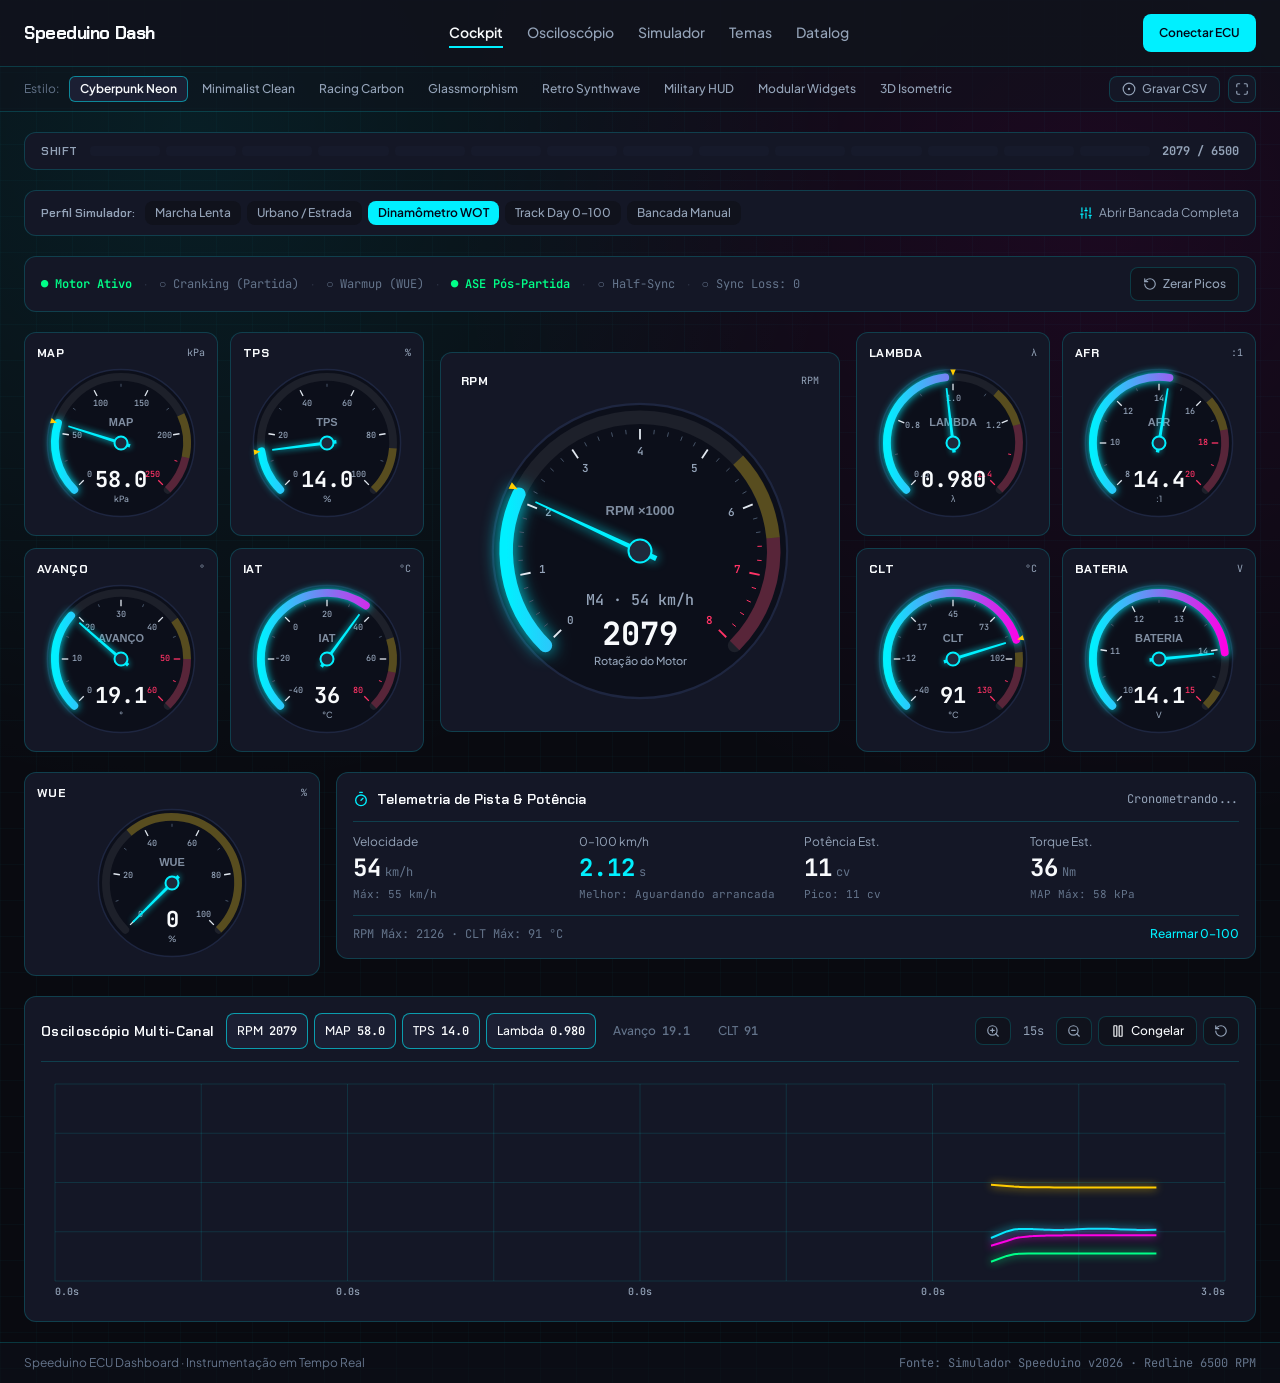
==== commit 1bfbc2a8: "Mobile adjusts" ====
--- a/index.html
+++ b/index.html
@@ -13,8 +13,8 @@
     <link rel="preconnect" href="https://fonts.googleapis.com" />
     <link rel="preconnect" href="https://fonts.gstatic.com" crossorigin />
     <link href="https://fonts.googleapis.com/css2?family=Chakra+Petch:wght@500;600;700&family=JetBrains+Mono:wght@400;500;600;700&family=Orbitron:wght@500;700;800&family=Plus+Jakarta+Sans:wght@400;500;600;700&display=swap" rel="stylesheet" />
-    <script type="module" crossorigin src="/assets/index-NekDvkgn.js"></script>
-    <link rel="stylesheet" crossorigin href="/assets/index-COSlaUXV.css">
+    <script type="module" crossorigin src="/assets/index-CNOcvup4.js"></script>
+    <link rel="stylesheet" crossorigin href="/assets/index-Bxz5lvfJ.css">
   </head>
   <body class="antialiased selection:bg-cyan-500/30">
     <div id="root"></div>
--- a/assets/index-Bxz5lvfJ.css
+++ b/assets/index-Bxz5lvfJ.css
@@ -0,0 +1,2 @@
+/*! tailwindcss v4.3.3 | MIT License | https://tailwindcss.com */
+@layer properties{@supports (((-webkit-hyphens:none)) and (not (margin-trim:inline))) or ((-moz-orient:inline) and (not (color:rgb(from red r g b)))){*,:before,:after,::backdrop{--tw-translate-x:0;--tw-translate-y:0;--tw-translate-z:0;--tw-rotate-x:initial;--tw-rotate-y:initial;--tw-rotate-z:initial;--tw-skew-x:initial;--tw-skew-y:initial;--tw-space-y-reverse:0;--tw-divide-y-reverse:0;--tw-border-style:solid;--tw-leading:initial;--tw-font-weight:initial;--tw-tracking:initial;--tw-ordinal:initial;--tw-slashed-zero:initial;--tw-numeric-figure:initial;--tw-numeric-spacing:initial;--tw-numeric-fraction:initial;--tw-shadow:0 0 #0000;--tw-shadow-color:initial;--tw-shadow-alpha:100%;--tw-inset-shadow:0 0 #0000;--tw-inset-shadow-color:initial;--tw-inset-shadow-alpha:100%;--tw-ring-color:initial;--tw-ring-shadow:0 0 #0000;--tw-inset-ring-color:initial;--tw-inset-ring-shadow:0 0 #0000;--tw-ring-inset:initial;--tw-ring-offset-width:0px;--tw-ring-offset-color:#fff;--tw-ring-offset-shadow:0 0 #0000;--tw-blur:initial;--tw-brightness:initial;--tw-contrast:initial;--tw-grayscale:initial;--tw-hue-rotate:initial;--tw-invert:initial;--tw-opacity:initial;--tw-saturate:initial;--tw-sepia:initial;--tw-drop-shadow:initial;--tw-drop-shadow-color:initial;--tw-drop-shadow-alpha:100%;--tw-drop-shadow-size:initial;--tw-backdrop-blur:initial;--tw-backdrop-brightness:initial;--tw-backdrop-contrast:initial;--tw-backdrop-grayscale:initial;--tw-backdrop-hue-rotate:initial;--tw-backdrop-invert:initial;--tw-backdrop-opacity:initial;--tw-backdrop-saturate:initial;--tw-backdrop-sepia:initial;--tw-duration:initial}}}@layer theme{:root,:host{--font-sans:"Plus Jakarta Sans", system-ui, -apple-system, sans-serif;--font-mono:"JetBrains Mono", ui-monospace, SFMono-Regular, monospace;--color-red-600:oklch(57.7% .245 27.325);--color-cyan-500:oklch(71.5% .143 215.221);--color-slate-200:oklch(92.9% .013 255.508);--color-slate-300:oklch(86.9% .022 252.894);--color-slate-400:oklch(70.4% .04 256.788);--color-slate-600:oklch(44.6% .043 257.281);--color-slate-800:oklch(27.9% .041 260.031);--color-slate-950:oklch(12.9% .042 264.695);--color-black:#000;--color-white:#fff;--spacing:.25rem;--container-xs:20rem;--container-md:28rem;--container-lg:32rem;--container-xl:36rem;--container-2xl:42rem;--text-xs:.75rem;--text-xs--line-height:calc(1 / .75);--text-sm:.875rem;--text-sm--line-height:calc(1.25 / .875);--text-base:1rem;--text-base--line-height:calc(1.5 / 1);--text-lg:1.125rem;--text-lg--line-height:calc(1.75 / 1.125);--text-xl:1.25rem;--text-xl--line-height:calc(1.75 / 1.25);--text-2xl:1.5rem;--text-2xl--line-height:calc(2 / 1.5);--text-3xl:1.875rem;--text-3xl--line-height:calc(2.25 / 1.875);--text-4xl:2.25rem;--text-4xl--line-height:calc(2.5 / 2.25);--text-5xl:3rem;--text-5xl--line-height:1;--font-weight-medium:500;--font-weight-semibold:600;--font-weight-bold:700;--tracking-tight:-.025em;--tracking-wide:.025em;--tracking-wider:.05em;--leading-tight:1.25;--leading-snug:1.375;--leading-relaxed:1.625;--radius-xs:.125rem;--radius-sm:.25rem;--radius-md:.375rem;--radius-lg:.5rem;--radius-xl:.75rem;--radius-2xl:1rem;--radius-3xl:1.5rem;--blur-xs:4px;--blur-md:12px;--default-transition-duration:.15s;--default-transition-timing-function:cubic-bezier(.4, 0, .2, 1);--default-font-family:var(--font-sans);--default-mono-font-family:var(--font-mono);--font-display:"Chakra Petch", "Plus Jakarta Sans", system-ui, sans-serif;--color-surface-bg:var(--bg-primary);--color-surface-secondary:var(--bg-secondary);--color-surface-card:var(--bg-card);--color-surface-elevated:var(--bg-elevated);--color-brand-primary:var(--accent-primary);--color-status-ok:var(--accent-success);--color-status-warn:var(--accent-warning);--color-status-crit:var(--accent-danger);--color-ink-primary:var(--text-primary);--color-ink-secondary:var(--text-secondary);--color-ink-muted:var(--text-muted);--color-line-subtle:var(--border-subtle)}}@layer base{*,:after,:before,::backdrop{box-sizing:border-box;border:0 solid;margin:0;padding:0}::file-selector-button{box-sizing:border-box;border:0 solid;margin:0;padding:0}html,:host{-webkit-text-size-adjust:100%;tab-size:4;line-height:1.5;font-family:var(--default-font-family,-apple-system, BlinkMacSystemFont, "Segoe UI", Roboto, "Helvetica Neue", "Noto Sans", Arial, sans-serif, "Apple Color Emoji", "Segoe UI Emoji", "Segoe UI Symbol", "Noto Color Emoji");font-feature-settings:var(--default-font-feature-settings,normal);font-variation-settings:var(--default-font-variation-settings,normal);-webkit-tap-highlight-color:transparent}hr{height:0;color:inherit;border-top-width:1px}abbr:where([title]){-webkit-text-decoration:underline dotted;text-decoration:underline dotted}h1,h2,h3,h4,h5,h6{font-size:inherit;font-weight:inherit}a{color:inherit;-webkit-text-decoration:inherit;-webkit-text-decoration:inherit;-webkit-text-decoration:inherit;-webkit-text-decoration:inherit;text-decoration:inherit}b,strong{font-weight:bolder}code,kbd,samp,pre{font-family:var(--default-mono-font-family,ui-monospace, SFMono-Regular, Menlo, Monaco, Consolas, "Liberation Mono", "Courier New", monospace);font-feature-settings:var(--default-mono-font-feature-settings,normal);font-variation-settings:var(--default-mono-font-variation-settings,normal);font-size:1em}small{font-size:80%}sub,sup{vertical-align:baseline;font-size:75%;line-height:0;position:relative}sub{bottom:-.25em}sup{top:-.5em}table{text-indent:0;border-color:inherit;border-collapse:collapse}:-moz-focusring:where(:not(iframe)){outline:auto}progress{vertical-align:baseline}summary{display:list-item}ol,ul,menu{list-style:none}img,svg,video,canvas,audio,iframe,embed,object{vertical-align:middle;display:block}img,video{max-width:100%;height:auto}button,input,select,optgroup,textarea{font:inherit;font-feature-settings:inherit;font-variation-settings:inherit;letter-spacing:inherit;color:inherit;opacity:1;background-color:#0000;border-radius:0}::file-selector-button{font:inherit;font-feature-settings:inherit;font-variation-settings:inherit;letter-spacing:inherit;color:inherit;opacity:1;background-color:#0000;border-radius:0}:where(select:is([multiple],[size])) optgroup{font-weight:bolder}:where(select:is([multiple],[size])) optgroup option{padding-inline-start:20px}::file-selector-button{margin-inline-end:4px}::placeholder{opacity:1}@supports (not ((-webkit-appearance:-apple-pay-button))) or (contain-intrinsic-size:1px){::placeholder{color:currentColor}@supports (color:color-mix(in lab, red, red)){::placeholder{color:color-mix(in oklab, currentcolor 50%, transparent)}}}textarea{resize:vertical}::-webkit-search-decoration{-webkit-appearance:none}::-webkit-date-and-time-value{min-height:1lh;text-align:inherit}::-webkit-datetime-edit{display:inline-flex}::-webkit-datetime-edit-fields-wrapper{padding:0}::-webkit-datetime-edit{padding-block:0}::-webkit-datetime-edit-year-field{padding-block:0}::-webkit-datetime-edit-month-field{padding-block:0}::-webkit-datetime-edit-day-field{padding-block:0}::-webkit-datetime-edit-hour-field{padding-block:0}::-webkit-datetime-edit-minute-field{padding-block:0}::-webkit-datetime-edit-second-field{padding-block:0}::-webkit-datetime-edit-millisecond-field{padding-block:0}::-webkit-datetime-edit-meridiem-field{padding-block:0}::-webkit-calendar-picker-indicator{line-height:1}:-moz-ui-invalid{box-shadow:none}button,input:where([type=button],[type=reset],[type=submit]){appearance:button}::file-selector-button{appearance:button}::-webkit-inner-spin-button{height:auto}::-webkit-outer-spin-button{height:auto}[hidden]:where(:not([hidden=until-found])){display:none!important}body{background-color:var(--bg-primary);color:var(--text-primary);font-family:var(--font-sans);overflow-x:hidden}}@layer components;@layer utilities{.pointer-events-auto{pointer-events:auto}.pointer-events-none{pointer-events:none}.visible{visibility:visible}.visible\!{visibility:visible!important}.absolute{position:absolute}.fixed{position:fixed}.relative{position:relative}.static{position:static}.inset-0{inset:0}.inset-x-0{inset-inline:0}.top-2{top:calc(var(--spacing) * 2)}.top-2\.5{top:calc(var(--spacing) * 2.5)}.right-0{right:0}.right-2{right:calc(var(--spacing) * 2)}.bottom-0{bottom:0}.bottom-0\.5{bottom:calc(var(--spacing) * .5)}.bottom-1{bottom:var(--spacing)}.bottom-1\.5{bottom:calc(var(--spacing) * 1.5)}.bottom-2\.5{bottom:calc(var(--spacing) * 2.5)}.left-0{left:0}.left-1\/2{left:50%}.left-2\.5{left:calc(var(--spacing) * 2.5)}.z-10{z-index:10}.z-40{z-index:40}.z-50{z-index:50}.col-span-1{grid-column:span 1/span 1}.col-span-2{grid-column:span 2/span 2}.col-span-3{grid-column:span 3/span 3}.col-span-4{grid-column:span 4/span 4}.col-span-5{grid-column:span 5/span 5}.col-span-6{grid-column:span 6/span 6}.col-span-7{grid-column:span 7/span 7}.container{width:100%}@media (width>=40rem){.container{max-width:40rem}}@media (width>=48rem){.container{max-width:48rem}}@media (width>=64rem){.container{max-width:64rem}}@media (width>=80rem){.container{max-width:80rem}}@media (width>=96rem){.container{max-width:96rem}}.mx-auto{margin-inline:auto}.my-auto{margin-block:auto}.mt-0\.5{margin-top:calc(var(--spacing) * .5)}.mt-1{margin-top:var(--spacing)}.mt-1\.5{margin-top:calc(var(--spacing) * 1.5)}.mt-2{margin-top:calc(var(--spacing) * 2)}.mt-2\.5{margin-top:calc(var(--spacing) * 2.5)}.mt-3{margin-top:calc(var(--spacing) * 3)}.mt-4{margin-top:calc(var(--spacing) * 4)}.mr-0\.5{margin-right:calc(var(--spacing) * .5)}.mr-1{margin-right:var(--spacing)}.mr-1\.5{margin-right:calc(var(--spacing) * 1.5)}.mb-0\.5{margin-bottom:calc(var(--spacing) * .5)}.mb-1\.5{margin-bottom:calc(var(--spacing) * 1.5)}.mb-2{margin-bottom:calc(var(--spacing) * 2)}.mb-3{margin-bottom:calc(var(--spacing) * 3)}.ml-1{margin-left:var(--spacing)}.ml-auto{margin-left:auto}.block{display:block}.contents{display:contents}.flex{display:flex}.grid{display:grid}.hidden{display:none}.inline{display:inline}.inline-block{display:inline-block}.inline-flex{display:inline-flex}.table{display:table}.h-1\.5{height:calc(var(--spacing) * 1.5)}.h-2{height:calc(var(--spacing) * 2)}.h-3{height:calc(var(--spacing) * 3)}.h-3\.5{height:calc(var(--spacing) * 3.5)}.h-4{height:calc(var(--spacing) * 4)}.h-5{height:calc(var(--spacing) * 5)}.h-28{height:calc(var(--spacing) * 28)}.h-32{height:calc(var(--spacing) * 32)}.h-36{height:calc(var(--spacing) * 36)}.h-52{height:calc(var(--spacing) * 52)}.h-56{height:calc(var(--spacing) * 56)}.h-64{height:calc(var(--spacing) * 64)}.h-\[195px\]{height:195px}.h-\[210px\]{height:210px}.h-\[320px\]{height:320px}.h-\[430px\]{height:430px}.h-dvh{height:100dvh}.h-full{height:100%}.max-h-\[86dvh\]{max-height:86dvh}.max-h-\[90dvh\]{max-height:90dvh}.min-h-0{min-height:0}.min-h-\[30px\]{min-height:30px}.min-h-\[32px\]{min-height:32px}.min-h-\[34px\]{min-height:34px}.min-h-\[36px\]{min-height:36px}.min-h-\[38px\]{min-height:38px}.min-h-\[40px\]{min-height:40px}.min-h-\[42px\]{min-height:42px}.min-h-\[44px\]{min-height:44px}.min-h-\[48px\]{min-height:48px}.min-h-\[104px\]{min-height:104px}.min-h-\[124px\]{min-height:124px}.min-h-\[136px\]{min-height:136px}.min-h-\[250px\]{min-height:250px}.min-h-screen{min-height:100vh}.w-2{width:calc(var(--spacing) * 2)}.w-3{width:calc(var(--spacing) * 3)}.w-3\.5{width:calc(var(--spacing) * 3.5)}.w-4{width:calc(var(--spacing) * 4)}.w-5{width:calc(var(--spacing) * 5)}.w-6{width:calc(var(--spacing) * 6)}.w-10{width:calc(var(--spacing) * 10)}.w-11{width:calc(var(--spacing) * 11)}.w-32{width:calc(var(--spacing) * 32)}.w-\[95\%\]{width:95%}.w-\[210px\]{width:210px}.w-full{width:100%}.max-w-2xl{max-width:var(--container-2xl)}.max-w-\[164px\]{max-width:164px}.max-w-\[180px\]{max-width:180px}.max-w-\[280px\]{max-width:280px}.max-w-\[290px\]{max-width:290px}.max-w-\[340px\]{max-width:340px}.max-w-\[780px\]{max-width:780px}.max-w-\[1440px\]{max-width:1440px}.max-w-\[calc\(100\%-1\.25rem\)\]{max-width:calc(100% - 1.25rem)}.max-w-full{max-width:100%}.max-w-lg{max-width:var(--container-lg)}.max-w-md{max-width:var(--container-md)}.max-w-xl{max-width:var(--container-xl)}.max-w-xs{max-width:var(--container-xs)}.min-w-0{min-width:0}.min-w-\[30px\]{min-width:30px}.min-w-\[36px\]{min-width:36px}.min-w-\[38px\]{min-width:38px}.min-w-\[40px\]{min-width:40px}.min-w-\[220px\]{min-width:220px}.flex-1{flex:1}.flex-shrink{flex-shrink:1}.shrink-0{flex-shrink:0}.border-collapse{border-collapse:collapse}.-translate-x-1\/2{--tw-translate-x:calc(calc(1 / 2 * 100%) * -1);translate:var(--tw-translate-x) var(--tw-translate-y)}.transform{transform:var(--tw-rotate-x,) var(--tw-rotate-y,) var(--tw-rotate-z,) var(--tw-skew-x,) var(--tw-skew-y,)}.cursor-crosshair{cursor:crosshair}.cursor-grab{cursor:grab}.cursor-pointer{cursor:pointer}.touch-none{touch-action:none}.resize{resize:both}.auto-rows-\[132px\]{grid-auto-rows:132px}.grid-cols-1{grid-template-columns:repeat(1,minmax(0,1fr))}.grid-cols-2{grid-template-columns:repeat(2,minmax(0,1fr))}.grid-cols-3{grid-template-columns:repeat(3,minmax(0,1fr))}.grid-cols-4{grid-template-columns:repeat(4,minmax(0,1fr))}.grid-cols-5{grid-template-columns:repeat(5,minmax(0,1fr))}.grid-cols-12{grid-template-columns:repeat(12,minmax(0,1fr))}.grid-cols-14{grid-template-columns:repeat(14,minmax(0,1fr))}.grid-cols-16{grid-template-columns:repeat(16,minmax(0,1fr))}.grid-rows-1{grid-template-rows:repeat(1,minmax(0,1fr))}.grid-rows-2{grid-template-rows:repeat(2,minmax(0,1fr))}.flex-col{flex-direction:column}.flex-wrap{flex-wrap:wrap}.content-between{align-content:space-between}.items-baseline{align-items:baseline}.items-center{align-items:center}.items-end{align-items:flex-end}.items-stretch{align-items:stretch}.justify-between{justify-content:space-between}.justify-center{justify-content:center}.gap-0\.5{gap:calc(var(--spacing) * .5)}.gap-1{gap:var(--spacing)}.gap-1\.5{gap:calc(var(--spacing) * 1.5)}.gap-2{gap:calc(var(--spacing) * 2)}.gap-2\.5{gap:calc(var(--spacing) * 2.5)}.gap-3{gap:calc(var(--spacing) * 3)}.gap-4{gap:calc(var(--spacing) * 4)}.gap-5{gap:calc(var(--spacing) * 5)}.gap-6{gap:calc(var(--spacing) * 6)}:where(.space-y-1>:not(:last-child)){--tw-space-y-reverse:0;margin-block-start:calc(var(--spacing) * var(--tw-space-y-reverse));margin-block-end:calc(var(--spacing) * calc(1 - var(--tw-space-y-reverse)))}:where(.space-y-1\.5>:not(:last-child)){--tw-space-y-reverse:0;margin-block-start:calc(calc(var(--spacing) * 1.5) * var(--tw-space-y-reverse));margin-block-end:calc(calc(var(--spacing) * 1.5) * calc(1 - var(--tw-space-y-reverse)))}:where(.space-y-2>:not(:last-child)){--tw-space-y-reverse:0;margin-block-start:calc(calc(var(--spacing) * 2) * var(--tw-space-y-reverse));margin-block-end:calc(calc(var(--spacing) * 2) * calc(1 - var(--tw-space-y-reverse)))}:where(.space-y-2\.5>:not(:last-child)){--tw-space-y-reverse:0;margin-block-start:calc(calc(var(--spacing) * 2.5) * var(--tw-space-y-reverse));margin-block-end:calc(calc(var(--spacing) * 2.5) * calc(1 - var(--tw-space-y-reverse)))}:where(.space-y-3>:not(:last-child)){--tw-space-y-reverse:0;margin-block-start:calc(calc(var(--spacing) * 3) * var(--tw-space-y-reverse));margin-block-end:calc(calc(var(--spacing) * 3) * calc(1 - var(--tw-space-y-reverse)))}:where(.space-y-4>:not(:last-child)){--tw-space-y-reverse:0;margin-block-start:calc(calc(var(--spacing) * 4) * var(--tw-space-y-reverse));margin-block-end:calc(calc(var(--spacing) * 4) * calc(1 - var(--tw-space-y-reverse)))}:where(.space-y-5>:not(:last-child)){--tw-space-y-reverse:0;margin-block-start:calc(calc(var(--spacing) * 5) * var(--tw-space-y-reverse));margin-block-end:calc(calc(var(--spacing) * 5) * calc(1 - var(--tw-space-y-reverse)))}:where(.space-y-6>:not(:last-child)){--tw-space-y-reverse:0;margin-block-start:calc(calc(var(--spacing) * 6) * var(--tw-space-y-reverse));margin-block-end:calc(calc(var(--spacing) * 6) * calc(1 - var(--tw-space-y-reverse)))}.gap-x-2\.5{column-gap:calc(var(--spacing) * 2.5)}.gap-x-3{column-gap:calc(var(--spacing) * 3)}.gap-y-1{row-gap:var(--spacing)}.gap-y-1\.5{row-gap:calc(var(--spacing) * 1.5)}:where(.divide-y>:not(:last-child)){--tw-divide-y-reverse:0;border-bottom-style:var(--tw-border-style);border-top-style:var(--tw-border-style);border-top-width:calc(1px * var(--tw-divide-y-reverse));border-bottom-width:calc(1px * calc(1 - var(--tw-divide-y-reverse)))}:where(.divide-line-subtle>:not(:last-child)){border-color:var(--color-line-subtle)}.truncate{text-overflow:ellipsis;white-space:nowrap;overflow:hidden}.overflow-hidden{overflow:hidden}.overflow-x-auto{overflow-x:auto}.overflow-y-auto{overflow-y:auto}.rounded{border-radius:.25rem}.rounded-2xl{border-radius:var(--radius-2xl)}.rounded-full{border-radius:2147483647px}.rounded-lg{border-radius:var(--radius-lg)}.rounded-md{border-radius:var(--radius-md)}.rounded-sm{border-radius:var(--radius-sm)}.rounded-xl{border-radius:var(--radius-xl)}.rounded-xs{border-radius:var(--radius-xs)}.rounded-t-3xl{border-top-left-radius:var(--radius-3xl);border-top-right-radius:var(--radius-3xl)}.border{border-style:var(--tw-border-style);border-width:1px}.border-t{border-top-style:var(--tw-border-style);border-top-width:1px}.border-b{border-bottom-style:var(--tw-border-style);border-bottom-width:1px}.border-b-2{border-bottom-style:var(--tw-border-style);border-bottom-width:2px}.border-dashed{--tw-border-style:dashed;border-style:dashed}.border-brand-primary,.border-brand-primary\/45{border-color:var(--color-brand-primary)}@supports (color:color-mix(in lab, red, red)){.border-brand-primary\/45{border-color:color-mix(in oklab, var(--color-brand-primary) 45%, transparent)}}.border-brand-primary\/50{border-color:var(--color-brand-primary)}@supports (color:color-mix(in lab, red, red)){.border-brand-primary\/50{border-color:color-mix(in oklab, var(--color-brand-primary) 50%, transparent)}}.border-brand-primary\/60{border-color:var(--color-brand-primary)}@supports (color:color-mix(in lab, red, red)){.border-brand-primary\/60{border-color:color-mix(in oklab, var(--color-brand-primary) 60%, transparent)}}.border-line-subtle{border-color:var(--color-line-subtle)}.border-status-crit,.border-status-crit\/50{border-color:var(--color-status-crit)}@supports (color:color-mix(in lab, red, red)){.border-status-crit\/50{border-color:color-mix(in oklab, var(--color-status-crit) 50%, transparent)}}.border-status-ok\/50{border-color:var(--color-status-ok)}@supports (color:color-mix(in lab, red, red)){.border-status-ok\/50{border-color:color-mix(in oklab, var(--color-status-ok) 50%, transparent)}}.border-status-warn,.border-status-warn\/50{border-color:var(--color-status-warn)}@supports (color:color-mix(in lab, red, red)){.border-status-warn\/50{border-color:color-mix(in oklab, var(--color-status-warn) 50%, transparent)}}.border-status-warn\/60{border-color:var(--color-status-warn)}@supports (color:color-mix(in lab, red, red)){.border-status-warn\/60{border-color:color-mix(in oklab, var(--color-status-warn) 60%, transparent)}}.border-transparent{border-color:#0000}.border-white\/10{border-color:#ffffff1a}@supports (color:color-mix(in lab, red, red)){.border-white\/10{border-color:color-mix(in oklab, var(--color-white) 10%, transparent)}}.border-white\/12{border-color:#ffffff1f}@supports (color:color-mix(in lab, red, red)){.border-white\/12{border-color:color-mix(in oklab, var(--color-white) 12%, transparent)}}.border-white\/15{border-color:#ffffff26}@supports (color:color-mix(in lab, red, red)){.border-white\/15{border-color:color-mix(in oklab, var(--color-white) 15%, transparent)}}.border-white\/20{border-color:#fff3}@supports (color:color-mix(in lab, red, red)){.border-white\/20{border-color:color-mix(in oklab, var(--color-white) 20%, transparent)}}.bg-\[\#0b0d13\]{background-color:#0b0d13}.bg-\[\#0b1020\]{background-color:#0b1020}.bg-\[\#0c0e12\]{background-color:#0c0e12}.bg-\[\#0f172a\]{background-color:#0f172a}.bg-\[\#00f0ff\]{background-color:#00f0ff}.bg-\[\#3b82f6\]{background-color:#3b82f6}.bg-\[\#14b8a6\]{background-color:#14b8a6}.bg-\[\#16a34a\]{background-color:#16a34a}.bg-\[\#38bdf8\]{background-color:#38bdf8}.bg-\[\#39ff14\]{background-color:#39ff14}.bg-\[\#060b07\]{background-color:#060b07}.bg-\[\#0071e3\]{background-color:#0071e3}.bg-\[\#090a10\]{background-color:#090a10}.bg-\[\#12091c\]{background-color:#12091c}.bg-\[\#111215\]{background-color:#111215}.bg-\[\#111520\]\/92{background-color:oklab(19.7161% -.000482366 -.0231202/.92)}.bg-\[\#141824\]{background-color:#141824}.bg-\[\#141824\]\/95{background-color:oklab(21.0917% -.00000997633 -.0246493/.95)}.bg-\[\#a855f7\]{background-color:#a855f7}.bg-\[\#e2e8f0\]{background-color:#e2e8f0}.bg-\[\#ef4444\]{background-color:#ef4444}.bg-\[\#f5f6f8\]{background-color:#f5f6f8}.bg-\[\#ff00e5\]{background-color:#ff00e5}.bg-\[\#ff2d00\]{background-color:#ff2d00}.bg-\[\#ff0080\]{background-color:#ff0080}.bg-\[\#ff7700\]{background-color:#f70}.bg-\[\#ffb000\]{background-color:#ffb000}.bg-black\/65{background-color:#000000a6}@supports (color:color-mix(in lab, red, red)){.bg-black\/65{background-color:color-mix(in oklab, var(--color-black) 65%, transparent)}}.bg-black\/70{background-color:#000000b3}@supports (color:color-mix(in lab, red, red)){.bg-black\/70{background-color:color-mix(in oklab, var(--color-black) 70%, transparent)}}.bg-brand-primary{background-color:var(--color-brand-primary)}.bg-ink-muted\/35{background-color:var(--color-ink-muted)}@supports (color:color-mix(in lab, red, red)){.bg-ink-muted\/35{background-color:color-mix(in oklab, var(--color-ink-muted) 35%, transparent)}}.bg-red-600{background-color:var(--color-red-600)}.bg-slate-800\/80{background-color:#1d293dcc}@supports (color:color-mix(in lab, red, red)){.bg-slate-800\/80{background-color:color-mix(in oklab, var(--color-slate-800) 80%, transparent)}}.bg-status-crit,.bg-status-crit\/10{background-color:var(--color-status-crit)}@supports (color:color-mix(in lab, red, red)){.bg-status-crit\/10{background-color:color-mix(in oklab, var(--color-status-crit) 10%, transparent)}}.bg-status-crit\/15{background-color:var(--color-status-crit)}@supports (color:color-mix(in lab, red, red)){.bg-status-crit\/15{background-color:color-mix(in oklab, var(--color-status-crit) 15%, transparent)}}.bg-status-ok,.bg-status-ok\/15{background-color:var(--color-status-ok)}@supports (color:color-mix(in lab, red, red)){.bg-status-ok\/15{background-color:color-mix(in oklab, var(--color-status-ok) 15%, transparent)}}.bg-status-warn,.bg-status-warn\/10{background-color:var(--color-status-warn)}@supports (color:color-mix(in lab, red, red)){.bg-status-warn\/10{background-color:color-mix(in oklab, var(--color-status-warn) 10%, transparent)}}.bg-status-warn\/15{background-color:var(--color-status-warn)}@supports (color:color-mix(in lab, red, red)){.bg-status-warn\/15{background-color:color-mix(in oklab, var(--color-status-warn) 15%, transparent)}}.bg-status-warn\/20{background-color:var(--color-status-warn)}@supports (color:color-mix(in lab, red, red)){.bg-status-warn\/20{background-color:color-mix(in oklab, var(--color-status-warn) 20%, transparent)}}.bg-status-warn\/85{background-color:var(--color-status-warn)}@supports (color:color-mix(in lab, red, red)){.bg-status-warn\/85{background-color:color-mix(in oklab, var(--color-status-warn) 85%, transparent)}}.bg-surface-bg{background-color:var(--color-surface-bg)}.bg-surface-card{background-color:var(--color-surface-card)}.bg-surface-elevated,.bg-surface-elevated\/60{background-color:var(--color-surface-elevated)}@supports (color:color-mix(in lab, red, red)){.bg-surface-elevated\/60{background-color:color-mix(in oklab, var(--color-surface-elevated) 60%, transparent)}}.bg-surface-secondary,.bg-surface-secondary\/40{background-color:var(--color-surface-secondary)}@supports (color:color-mix(in lab, red, red)){.bg-surface-secondary\/40{background-color:color-mix(in oklab, var(--color-surface-secondary) 40%, transparent)}}.bg-surface-secondary\/50{background-color:var(--color-surface-secondary)}@supports (color:color-mix(in lab, red, red)){.bg-surface-secondary\/50{background-color:color-mix(in oklab, var(--color-surface-secondary) 50%, transparent)}}.bg-surface-secondary\/60{background-color:var(--color-surface-secondary)}@supports (color:color-mix(in lab, red, red)){.bg-surface-secondary\/60{background-color:color-mix(in oklab, var(--color-surface-secondary) 60%, transparent)}}.bg-surface-secondary\/90{background-color:var(--color-surface-secondary)}@supports (color:color-mix(in lab, red, red)){.bg-surface-secondary\/90{background-color:color-mix(in oklab, var(--color-surface-secondary) 90%, transparent)}}.bg-surface-secondary\/95{background-color:var(--color-surface-secondary)}@supports (color:color-mix(in lab, red, red)){.bg-surface-secondary\/95{background-color:color-mix(in oklab, var(--color-surface-secondary) 95%, transparent)}}.bg-transparent{background-color:#0000}.bg-white{background-color:var(--color-white)}.p-0{padding:0}.p-1{padding:var(--spacing)}.p-1\.5{padding:calc(var(--spacing) * 1.5)}.p-2{padding:calc(var(--spacing) * 2)}.p-2\.5{padding:calc(var(--spacing) * 2.5)}.p-3{padding:calc(var(--spacing) * 3)}.p-3\.5{padding:calc(var(--spacing) * 3.5)}.p-4{padding:calc(var(--spacing) * 4)}.p-5{padding:calc(var(--spacing) * 5)}.px-0\.5{padding-inline:calc(var(--spacing) * .5)}.px-1{padding-inline:var(--spacing)}.px-1\.5{padding-inline:calc(var(--spacing) * 1.5)}.px-2{padding-inline:calc(var(--spacing) * 2)}.px-2\.5{padding-inline:calc(var(--spacing) * 2.5)}.px-3{padding-inline:calc(var(--spacing) * 3)}.px-3\.5{padding-inline:calc(var(--spacing) * 3.5)}.px-4{padding-inline:calc(var(--spacing) * 4)}.py-0\.5{padding-block:calc(var(--spacing) * .5)}.py-1{padding-block:var(--spacing)}.py-1\.5{padding-block:calc(var(--spacing) * 1.5)}.py-2{padding-block:calc(var(--spacing) * 2)}.py-2\.5{padding-block:calc(var(--spacing) * 2.5)}.py-3{padding-block:calc(var(--spacing) * 3)}.py-4{padding-block:calc(var(--spacing) * 4)}.py-5{padding-block:calc(var(--spacing) * 5)}.py-14{padding-block:calc(var(--spacing) * 14)}.pt-0\.5{padding-top:calc(var(--spacing) * .5)}.pt-1{padding-top:var(--spacing)}.pt-2{padding-top:calc(var(--spacing) * 2)}.pt-2\.5{padding-top:calc(var(--spacing) * 2.5)}.pt-3{padding-top:calc(var(--spacing) * 3)}.pr-1{padding-right:var(--spacing)}.pb-0\.5{padding-bottom:calc(var(--spacing) * .5)}.pb-3{padding-bottom:calc(var(--spacing) * 3)}.pb-4{padding-bottom:calc(var(--spacing) * 4)}.text-center{text-align:center}.text-left{text-align:left}.text-right{text-align:right}.font-display{font-family:var(--font-display)}.font-mono{font-family:var(--font-mono)}.font-sans{font-family:var(--font-sans)}.text-2xl{font-size:var(--text-2xl);line-height:var(--tw-leading,var(--text-2xl--line-height))}.text-3xl{font-size:var(--text-3xl);line-height:var(--tw-leading,var(--text-3xl--line-height))}.text-4xl{font-size:var(--text-4xl);line-height:var(--tw-leading,var(--text-4xl--line-height))}.text-base{font-size:var(--text-base);line-height:var(--tw-leading,var(--text-base--line-height))}.text-sm{font-size:var(--text-sm);line-height:var(--tw-leading,var(--text-sm--line-height))}.text-xl{font-size:var(--text-xl);line-height:var(--tw-leading,var(--text-xl--line-height))}.text-xs{font-size:var(--text-xs);line-height:var(--tw-leading,var(--text-xs--line-height))}.text-\[10px\]{font-size:10px}.text-\[11px\]{font-size:11px}.leading-none{--tw-leading:1;line-height:1}.leading-relaxed{--tw-leading:var(--leading-relaxed);line-height:var(--leading-relaxed)}.leading-snug{--tw-leading:var(--leading-snug);line-height:var(--leading-snug)}.leading-tight{--tw-leading:var(--leading-tight);line-height:var(--leading-tight)}.font-bold{--tw-font-weight:var(--font-weight-bold);font-weight:var(--font-weight-bold)}.font-medium{--tw-font-weight:var(--font-weight-medium);font-weight:var(--font-weight-medium)}.font-semibold{--tw-font-weight:var(--font-weight-semibold);font-weight:var(--font-weight-semibold)}.tracking-tight{--tw-tracking:var(--tracking-tight);letter-spacing:var(--tracking-tight)}.tracking-wide{--tw-tracking:var(--tracking-wide);letter-spacing:var(--tracking-wide)}.tracking-wider{--tw-tracking:var(--tracking-wider);letter-spacing:var(--tracking-wider)}.whitespace-nowrap{white-space:nowrap}.text-brand-primary{color:var(--color-brand-primary)}.text-ink-muted,.text-ink-muted\/40{color:var(--color-ink-muted)}@supports (color:color-mix(in lab, red, red)){.text-ink-muted\/40{color:color-mix(in oklab, var(--color-ink-muted) 40%, transparent)}}.text-ink-primary{color:var(--color-ink-primary)}.text-ink-secondary{color:var(--color-ink-secondary)}.text-slate-200{color:var(--color-slate-200)}.text-slate-300{color:var(--color-slate-300)}.text-slate-400{color:var(--color-slate-400)}.text-slate-600{color:var(--color-slate-600)}.text-slate-950{color:var(--color-slate-950)}.text-status-crit{color:var(--color-status-crit)}.text-status-ok{color:var(--color-status-ok)}.text-status-warn{color:var(--color-status-warn)}.text-white{color:var(--color-white)}.tabular-nums{--tw-numeric-spacing:tabular-nums;font-variant-numeric:var(--tw-ordinal,) var(--tw-slashed-zero,) var(--tw-numeric-figure,) var(--tw-numeric-spacing,) var(--tw-numeric-fraction,)}.antialiased{-webkit-font-smoothing:antialiased;-moz-osx-font-smoothing:grayscale}.accent-brand-primary{accent-color:var(--color-brand-primary)}.opacity-40{opacity:.4}.opacity-45{opacity:.45}.opacity-100{opacity:1}.shadow{--tw-shadow:0 1px 3px 0 var(--tw-shadow-color,#0000001a), 0 1px 2px -1px var(--tw-shadow-color,#0000001a);box-shadow:var(--tw-inset-shadow), var(--tw-inset-ring-shadow), var(--tw-ring-offset-shadow), var(--tw-ring-shadow), var(--tw-shadow)}.shadow-2xl{--tw-shadow:0 25px 50px -12px var(--tw-shadow-color,#00000040);box-shadow:var(--tw-inset-shadow), var(--tw-inset-ring-shadow), var(--tw-ring-offset-shadow), var(--tw-ring-shadow), var(--tw-shadow)}.shadow-lg{--tw-shadow:0 10px 15px -3px var(--tw-shadow-color,#0000001a), 0 4px 6px -4px var(--tw-shadow-color,#0000001a);box-shadow:var(--tw-inset-shadow), var(--tw-inset-ring-shadow), var(--tw-ring-offset-shadow), var(--tw-ring-shadow), var(--tw-shadow)}.shadow-sm{--tw-shadow:0 1px 3px 0 var(--tw-shadow-color,#0000001a), 0 1px 2px -1px var(--tw-shadow-color,#0000001a);box-shadow:var(--tw-inset-shadow), var(--tw-inset-ring-shadow), var(--tw-ring-offset-shadow), var(--tw-ring-shadow), var(--tw-shadow)}.ring,.ring-1{--tw-ring-shadow:var(--tw-ring-inset,) 0 0 0 calc(1px + var(--tw-ring-offset-width)) var(--tw-ring-color,currentcolor);box-shadow:var(--tw-inset-shadow), var(--tw-inset-ring-shadow), var(--tw-ring-offset-shadow), var(--tw-ring-shadow), var(--tw-shadow)}.ring-brand-primary\/40{--tw-ring-color:var(--color-brand-primary)}@supports (color:color-mix(in lab, red, red)){.ring-brand-primary\/40{--tw-ring-color:color-mix(in oklab, var(--color-brand-primary) 40%, transparent)}}.ring-status-crit\/70{--tw-ring-color:var(--color-status-crit)}@supports (color:color-mix(in lab, red, red)){.ring-status-crit\/70{--tw-ring-color:color-mix(in oklab, var(--color-status-crit) 70%, transparent)}}.ring-status-crit\/80{--tw-ring-color:var(--color-status-crit)}@supports (color:color-mix(in lab, red, red)){.ring-status-crit\/80{--tw-ring-color:color-mix(in oklab, var(--color-status-crit) 80%, transparent)}}.blur{--tw-blur:blur(8px);filter:var(--tw-blur,) var(--tw-brightness,) var(--tw-contrast,) var(--tw-grayscale,) var(--tw-hue-rotate,) var(--tw-invert,) var(--tw-saturate,) var(--tw-sepia,) var(--tw-drop-shadow,)}.filter\!{filter:var(--tw-blur,) var(--tw-brightness,) var(--tw-contrast,) var(--tw-grayscale,) var(--tw-hue-rotate,) var(--tw-invert,) var(--tw-saturate,) var(--tw-sepia,) var(--tw-drop-shadow,)!important}.backdrop-blur-md{--tw-backdrop-blur:blur(var(--blur-md));-webkit-backdrop-filter:var(--tw-backdrop-blur,) var(--tw-backdrop-brightness,) var(--tw-backdrop-contrast,) var(--tw-backdrop-grayscale,) var(--tw-backdrop-hue-rotate,) var(--tw-backdrop-invert,) var(--tw-backdrop-opacity,) var(--tw-backdrop-saturate,) var(--tw-backdrop-sepia,);backdrop-filter:var(--tw-backdrop-blur,) var(--tw-backdrop-brightness,) var(--tw-backdrop-contrast,) var(--tw-backdrop-grayscale,) var(--tw-backdrop-hue-rotate,) var(--tw-backdrop-invert,) var(--tw-backdrop-opacity,) var(--tw-backdrop-saturate,) var(--tw-backdrop-sepia,)}.backdrop-blur-xs{--tw-backdrop-blur:blur(var(--blur-xs));-webkit-backdrop-filter:var(--tw-backdrop-blur,) var(--tw-backdrop-brightness,) var(--tw-backdrop-contrast,) var(--tw-backdrop-grayscale,) var(--tw-backdrop-hue-rotate,) var(--tw-backdrop-invert,) var(--tw-backdrop-opacity,) var(--tw-backdrop-saturate,) var(--tw-backdrop-sepia,);backdrop-filter:var(--tw-backdrop-blur,) var(--tw-backdrop-brightness,) var(--tw-backdrop-contrast,) var(--tw-backdrop-grayscale,) var(--tw-backdrop-hue-rotate,) var(--tw-backdrop-invert,) var(--tw-backdrop-opacity,) var(--tw-backdrop-saturate,) var(--tw-backdrop-sepia,)}.backdrop-filter{-webkit-backdrop-filter:var(--tw-backdrop-blur,) var(--tw-backdrop-brightness,) var(--tw-backdrop-contrast,) var(--tw-backdrop-grayscale,) var(--tw-backdrop-hue-rotate,) var(--tw-backdrop-invert,) var(--tw-backdrop-opacity,) var(--tw-backdrop-saturate,) var(--tw-backdrop-sepia,);backdrop-filter:var(--tw-backdrop-blur,) var(--tw-backdrop-brightness,) var(--tw-backdrop-contrast,) var(--tw-backdrop-grayscale,) var(--tw-backdrop-hue-rotate,) var(--tw-backdrop-invert,) var(--tw-backdrop-opacity,) var(--tw-backdrop-saturate,) var(--tw-backdrop-sepia,)}.transition{transition-property:color,background-color,border-color,outline-color,text-decoration-color,fill,stroke,--tw-gradient-from,--tw-gradient-via,--tw-gradient-to,opacity,box-shadow,transform,translate,scale,rotate,filter,-webkit-backdrop-filter,backdrop-filter,display,content-visibility,overlay,pointer-events;transition-timing-function:var(--tw-ease,var(--default-transition-timing-function));transition-duration:var(--tw-duration,var(--default-transition-duration))}.transition-colors{transition-property:color,background-color,border-color,outline-color,text-decoration-color,fill,stroke,--tw-gradient-from,--tw-gradient-via,--tw-gradient-to;transition-timing-function:var(--tw-ease,var(--default-transition-timing-function));transition-duration:var(--tw-duration,var(--default-transition-duration))}.transition-opacity{transition-property:opacity;transition-timing-function:var(--tw-ease,var(--default-transition-timing-function));transition-duration:var(--tw-duration,var(--default-transition-duration))}.duration-75{--tw-duration:75ms;transition-duration:75ms}.duration-200{--tw-duration:.2s;transition-duration:.2s}.select-none{-webkit-user-select:none;user-select:none}.selection\:bg-cyan-500\/30 ::selection{background-color:#00b7d74d}@supports (color:color-mix(in lab, red, red)){.selection\:bg-cyan-500\/30 ::selection{background-color:color-mix(in oklab, var(--color-cyan-500) 30%, transparent)}}.selection\:bg-cyan-500\/30::selection{background-color:#00b7d74d}@supports (color:color-mix(in lab, red, red)){.selection\:bg-cyan-500\/30::selection{background-color:color-mix(in oklab, var(--color-cyan-500) 30%, transparent)}}@media (hover:hover){.hover\:border-brand-primary:hover,.hover\:border-brand-primary\/40:hover{border-color:var(--color-brand-primary)}@supports (color:color-mix(in lab, red, red)){.hover\:border-brand-primary\/40:hover{border-color:color-mix(in oklab, var(--color-brand-primary) 40%, transparent)}}.hover\:border-brand-primary\/50:hover{border-color:var(--color-brand-primary)}@supports (color:color-mix(in lab, red, red)){.hover\:border-brand-primary\/50:hover{border-color:color-mix(in oklab, var(--color-brand-primary) 50%, transparent)}}.hover\:border-status-crit\/50:hover{border-color:var(--color-status-crit)}@supports (color:color-mix(in lab, red, red)){.hover\:border-status-crit\/50:hover{border-color:color-mix(in oklab, var(--color-status-crit) 50%, transparent)}}.hover\:bg-status-crit\/20:hover{background-color:var(--color-status-crit)}@supports (color:color-mix(in lab, red, red)){.hover\:bg-status-crit\/20:hover{background-color:color-mix(in oklab, var(--color-status-crit) 20%, transparent)}}.hover\:bg-surface-elevated:hover,.hover\:bg-surface-elevated\/40:hover{background-color:var(--color-surface-elevated)}@supports (color:color-mix(in lab, red, red)){.hover\:bg-surface-elevated\/40:hover{background-color:color-mix(in oklab, var(--color-surface-elevated) 40%, transparent)}}.hover\:text-ink-primary:hover{color:var(--color-ink-primary)}.hover\:text-ink-secondary:hover{color:var(--color-ink-secondary)}.hover\:text-status-crit:hover{color:var(--color-status-crit)}.hover\:text-white:hover{color:var(--color-white)}.hover\:underline:hover{text-decoration-line:underline}.hover\:opacity-90:hover{opacity:.9}}.focus\:border-brand-primary:focus{border-color:var(--color-brand-primary)}.focus\:outline-none:focus{--tw-outline-style:none;outline-style:none}.disabled\:opacity-30:disabled{opacity:.3}.disabled\:opacity-35:disabled{opacity:.35}.disabled\:opacity-40:disabled{opacity:.4}.disabled\:opacity-50:disabled{opacity:.5}@media (width>=40rem){.sm\:top-4{top:calc(var(--spacing) * 4)}.sm\:right-3{right:calc(var(--spacing) * 3)}.sm\:bottom-4{bottom:calc(var(--spacing) * 4)}.sm\:left-4{left:calc(var(--spacing) * 4)}.sm\:col-span-1{grid-column:span 1/span 1}.sm\:flex{display:flex}.sm\:hidden{display:none}.sm\:inline{display:inline}.sm\:h-2\.5{height:calc(var(--spacing) * 2.5)}.sm\:h-36{height:calc(var(--spacing) * 36)}.sm\:h-40{height:calc(var(--spacing) * 40)}.sm\:h-60{height:calc(var(--spacing) * 60)}.sm\:h-64{height:calc(var(--spacing) * 64)}.sm\:h-76{height:calc(var(--spacing) * 76)}.sm\:h-\[235px\]{height:235px}.sm\:h-\[440px\]{height:440px}.sm\:h-\[580px\]{height:580px}.sm\:min-h-0{min-height:0}.sm\:w-auto{width:auto}.sm\:flex-initial{flex:0 auto}.sm\:grid-cols-2{grid-template-columns:repeat(2,minmax(0,1fr))}.sm\:grid-cols-3{grid-template-columns:repeat(3,minmax(0,1fr))}.sm\:grid-cols-4{grid-template-columns:repeat(4,minmax(0,1fr))}.sm\:grid-cols-5{grid-template-columns:repeat(5,minmax(0,1fr))}.sm\:flex-row{flex-direction:row}.sm\:flex-wrap{flex-wrap:wrap}.sm\:items-center{align-items:center}.sm\:gap-1\.5{gap:calc(var(--spacing) * 1.5)}.sm\:gap-3{gap:calc(var(--spacing) * 3)}.sm\:gap-4{gap:calc(var(--spacing) * 4)}.sm\:gap-x-3{column-gap:calc(var(--spacing) * 3)}.sm\:rounded-2xl{border-radius:var(--radius-2xl)}.sm\:rounded-lg{border-radius:var(--radius-lg)}.sm\:border{border-style:var(--tw-border-style);border-width:1px}.sm\:p-2{padding:calc(var(--spacing) * 2)}.sm\:p-2\.5{padding:calc(var(--spacing) * 2.5)}.sm\:p-3\.5{padding:calc(var(--spacing) * 3.5)}.sm\:p-4{padding:calc(var(--spacing) * 4)}.sm\:p-5{padding:calc(var(--spacing) * 5)}.sm\:p-6{padding:calc(var(--spacing) * 6)}.sm\:px-3{padding-inline:calc(var(--spacing) * 3)}.sm\:px-3\.5{padding-inline:calc(var(--spacing) * 3.5)}.sm\:px-4{padding-inline:calc(var(--spacing) * 4)}.sm\:px-5{padding-inline:calc(var(--spacing) * 5)}.sm\:px-6{padding-inline:calc(var(--spacing) * 6)}.sm\:py-2{padding-block:calc(var(--spacing) * 2)}.sm\:py-2\.5{padding-block:calc(var(--spacing) * 2.5)}.sm\:text-2xl{font-size:var(--text-2xl);line-height:var(--tw-leading,var(--text-2xl--line-height))}.sm\:text-3xl{font-size:var(--text-3xl);line-height:var(--tw-leading,var(--text-3xl--line-height))}.sm\:text-5xl{font-size:var(--text-5xl);line-height:var(--tw-leading,var(--text-5xl--line-height))}.sm\:text-lg{font-size:var(--text-lg);line-height:var(--tw-leading,var(--text-lg--line-height))}.sm\:text-sm{font-size:var(--text-sm);line-height:var(--tw-leading,var(--text-sm--line-height))}.sm\:text-xs{font-size:var(--text-xs);line-height:var(--tw-leading,var(--text-xs--line-height))}.sm\:text-\[11px\]{font-size:11px}.sm\:leading-relaxed{--tw-leading:var(--leading-relaxed);line-height:var(--leading-relaxed)}}@media (width>=48rem){.md\:h-80{height:calc(var(--spacing) * 80)}.md\:grid-cols-2{grid-template-columns:repeat(2,minmax(0,1fr))}}@media (width>=64rem){.lg\:col-span-2{grid-column:span 2/span 2}.lg\:col-span-3{grid-column:span 3/span 3}.lg\:col-span-4{grid-column:span 4/span 4}.lg\:col-span-9{grid-column:span 9/span 9}.lg\:block{display:block}.lg\:flex{display:flex}.lg\:h-\[620px\]{height:620px}.lg\:grid-cols-2{grid-template-columns:repeat(2,minmax(0,1fr))}.lg\:grid-cols-3{grid-template-columns:repeat(3,minmax(0,1fr))}.lg\:grid-cols-4{grid-template-columns:repeat(4,minmax(0,1fr))}.lg\:grid-cols-5{grid-template-columns:repeat(5,minmax(0,1fr))}.lg\:grid-cols-12{grid-template-columns:repeat(12,minmax(0,1fr))}.lg\:gap-8{gap:calc(var(--spacing) * 8)}.lg\:py-3\.5{padding-block:calc(var(--spacing) * 3.5)}}}:root,[data-theme=cyberpunk]{--bg-primary:#090a10;--bg-secondary:#10121c;--bg-card:#141726;--bg-elevated:#1b1f33;--accent-primary:#00f0ff;--accent-secondary:#ff00e5;--accent-warning:#fc0;--accent-danger:#f36;--accent-success:#0f8;--text-primary:#f8fafc;--text-secondary:#94a3b8;--text-muted:#64748b;--border-subtle:#00f0ff2e}[data-theme=minimalist]{--bg-primary:#f5f6f8;--bg-secondary:#fff;--bg-card:#fff;--bg-elevated:#eef1f6;--accent-primary:#0071e3;--accent-secondary:#0f172a;--accent-warning:#d97706;--accent-danger:#dc2626;--accent-success:#16a34a;--text-primary:#0f172a;--text-secondary:#475569;--text-muted:#64748b;--border-subtle:#e2e8f0}[data-theme=racing]{--bg-primary:#111215;--bg-secondary:#17181c;--bg-card:#1d1f24;--bg-elevated:#262930;--accent-primary:#ff2d00;--accent-secondary:#f70;--accent-warning:#f59e0b;--accent-danger:#ef4444;--accent-success:#22c55e;--text-primary:#f8fafc;--text-secondary:#a1a1aa;--text-muted:#71717a;--border-subtle:#ffffff1a}[data-theme=glass]{--bg-primary:#0b1020;--bg-secondary:#11192dc7;--bg-card:#18223e94;--bg-elevated:#243156b8;--accent-primary:#38bdf8;--accent-secondary:#a855f7;--accent-warning:#fbbf24;--accent-danger:#fb7185;--accent-success:#34d399;--text-primary:#f8fafc;--text-secondary:#cbd5e1;--text-muted:#94a3b8;--border-subtle:#ffffff24}[data-theme=retro]{--bg-primary:#12091c;--bg-secondary:#1b0d2b;--bg-card:#221136;--bg-elevated:#2d1747;--accent-primary:#ffb000;--accent-secondary:#ff0080;--accent-warning:#ffd166;--accent-danger:#f36;--accent-success:#06d6a0;--text-primary:#fff7ed;--text-secondary:#e9d5ff;--text-muted:#a88bc4;--border-subtle:#ffb0003d}[data-theme=military]{--bg-primary:#060b07;--bg-secondary:#0a120c;--bg-card:#0e1911;--bg-elevated:#142418;--accent-primary:#39ff14;--accent-secondary:#16a34a;--accent-warning:#eab308;--accent-danger:#ef4444;--accent-success:#39ff14;--text-primary:#dcfce7;--text-secondary:#86efac;--text-muted:#4ade80;--border-subtle:#39ff1438}[data-theme=modular]{--bg-primary:#0f172a;--bg-secondary:#131d33;--bg-card:#1e293b;--bg-elevated:#283548;--accent-primary:#14b8a6;--accent-secondary:#3b82f6;--accent-warning:#f59e0b;--accent-danger:#ef4444;--accent-success:#10b981;--text-primary:#f8fafc;--text-secondary:#94a3b8;--text-muted:#64748b;--border-subtle:#94a3b82e}[data-theme=isometric3d]{--bg-primary:#0c0e12;--bg-secondary:#14171f;--bg-card:#1a1e28;--bg-elevated:#232836;--accent-primary:#e2e8f0;--accent-secondary:#ef4444;--accent-warning:#f59e0b;--accent-danger:#ef4444;--accent-success:#22c55e;--text-primary:#f8fafc;--text-secondary:#94a3b8;--text-muted:#64748b;--border-subtle:#ffffff1f}[data-theme=racing] .theme-canvas-backdrop{background-image:radial-gradient(circle at 20% 0,#ff2d0014,#0000 45%),repeating-linear-gradient(45deg,#ffffff05 0 3px,#0000002e 3px 6px)}[data-theme=cyberpunk] .theme-canvas-backdrop{background-image:radial-gradient(circle at 15% 10%,#00f0ff17,#0000 40%),radial-gradient(circle at 85% 15%,#ff00e514,#0000 40%),linear-gradient(#00f0ff06 1px,#0000 1px),linear-gradient(90deg,#00f0ff06 1px,#0000 1px);background-size:100% 100%,100% 100%,36px 36px,36px 36px}[data-theme=glass] .theme-canvas-backdrop{background-image:radial-gradient(circle at 18% 22%,#38bdf833,#0000 42%),radial-gradient(circle at 82% 28%,#a855f738,#0000 45%),radial-gradient(circle at 50% 88%,#14b8a624,#0000 48%)}[data-theme=glass] .theme-card-surface{-webkit-backdrop-filter:blur(18px)}[data-theme=retro] .theme-canvas-backdrop{background-image:radial-gradient(at 50% 0,#ff008029,#0000 55%),linear-gradient(#9d00ff17 1px,#0000 1px),linear-gradient(90deg,#00f0ff0f 1px,#0000 1px);background-size:100% 100%,40px 28px,40px 28px}.crt-scanlines-overlay{background:repeating-linear-gradient(#0000 0 2px,#00000038 3px 4px)}[data-theme=military] .theme-canvas-backdrop{background-image:linear-gradient(#39ff140a 1px,#0000 1px),linear-gradient(90deg,#39ff140a 1px,#0000 1px);background-size:28px 28px}.pb-safe-nav{padding-bottom:calc(5rem + env(safe-area-inset-bottom,0px))}.pb-safe-sheet{padding-bottom:max(.5rem, env(safe-area-inset-bottom,0px))}.px-safe-landscape{padding-left:max(.625rem, env(safe-area-inset-left,0px));padding-right:max(.625rem, env(safe-area-inset-right,0px))}.no-scrollbar{-ms-overflow-style:none;scrollbar-width:none}.no-scrollbar::-webkit-scrollbar{display:none}@property --tw-translate-x{syntax:"*";inherits:false;initial-value:0}@property --tw-translate-y{syntax:"*";inherits:false;initial-value:0}@property --tw-translate-z{syntax:"*";inherits:false;initial-value:0}@property --tw-rotate-x{syntax:"*";inherits:false}@property --tw-rotate-y{syntax:"*";inherits:false}@property --tw-rotate-z{syntax:"*";inherits:false}@property --tw-skew-x{syntax:"*";inherits:false}@property --tw-skew-y{syntax:"*";inherits:false}@property --tw-space-y-reverse{syntax:"*";inherits:false;initial-value:0}@property --tw-divide-y-reverse{syntax:"*";inherits:false;initial-value:0}@property --tw-border-style{syntax:"*";inherits:false;initial-value:solid}@property --tw-leading{syntax:"*";inherits:false}@property --tw-font-weight{syntax:"*";inherits:false}@property --tw-tracking{syntax:"*";inherits:false}@property --tw-ordinal{syntax:"*";inherits:false}@property --tw-slashed-zero{syntax:"*";inherits:false}@property --tw-numeric-figure{syntax:"*";inherits:false}@property --tw-numeric-spacing{syntax:"*";inherits:false}@property --tw-numeric-fraction{syntax:"*";inherits:false}@property --tw-shadow{syntax:"*";inherits:false;initial-value:0 0 #0000}@property --tw-shadow-color{syntax:"*";inherits:false}@property --tw-shadow-alpha{syntax:"<percentage>";inherits:false;initial-value:100%}@property --tw-inset-shadow{syntax:"*";inherits:false;initial-value:0 0 #0000}@property --tw-inset-shadow-color{syntax:"*";inherits:false}@property --tw-inset-shadow-alpha{syntax:"<percentage>";inherits:false;initial-value:100%}@property --tw-ring-color{syntax:"*";inherits:false}@property --tw-ring-shadow{syntax:"*";inherits:false;initial-value:0 0 #0000}@property --tw-inset-ring-color{syntax:"*";inherits:false}@property --tw-inset-ring-shadow{syntax:"*";inherits:false;initial-value:0 0 #0000}@property --tw-ring-inset{syntax:"*";inherits:false}@property --tw-ring-offset-width{syntax:"<length>";inherits:false;initial-value:0}@property --tw-ring-offset-color{syntax:"*";inherits:false;initial-value:#fff}@property --tw-ring-offset-shadow{syntax:"*";inherits:false;initial-value:0 0 #0000}@property --tw-blur{syntax:"*";inherits:false}@property --tw-brightness{syntax:"*";inherits:false}@property --tw-contrast{syntax:"*";inherits:false}@property --tw-grayscale{syntax:"*";inherits:false}@property --tw-hue-rotate{syntax:"*";inherits:false}@property --tw-invert{syntax:"*";inherits:false}@property --tw-opacity{syntax:"*";inherits:false}@property --tw-saturate{syntax:"*";inherits:false}@property --tw-sepia{syntax:"*";inherits:false}@property --tw-drop-shadow{syntax:"*";inherits:false}@property --tw-drop-shadow-color{syntax:"*";inherits:false}@property --tw-drop-shadow-alpha{syntax:"<percentage>";inherits:false;initial-value:100%}@property --tw-drop-shadow-size{syntax:"*";inherits:false}@property --tw-backdrop-blur{syntax:"*";inherits:false}@property --tw-backdrop-brightness{syntax:"*";inherits:false}@property --tw-backdrop-contrast{syntax:"*";inherits:false}@property --tw-backdrop-grayscale{syntax:"*";inherits:false}@property --tw-backdrop-hue-rotate{syntax:"*";inherits:false}@property --tw-backdrop-invert{syntax:"*";inherits:false}@property --tw-backdrop-opacity{syntax:"*";inherits:false}@property --tw-backdrop-saturate{syntax:"*";inherits:false}@property --tw-backdrop-sepia{syntax:"*";inherits:false}@property --tw-duration{syntax:"*";inherits:false}
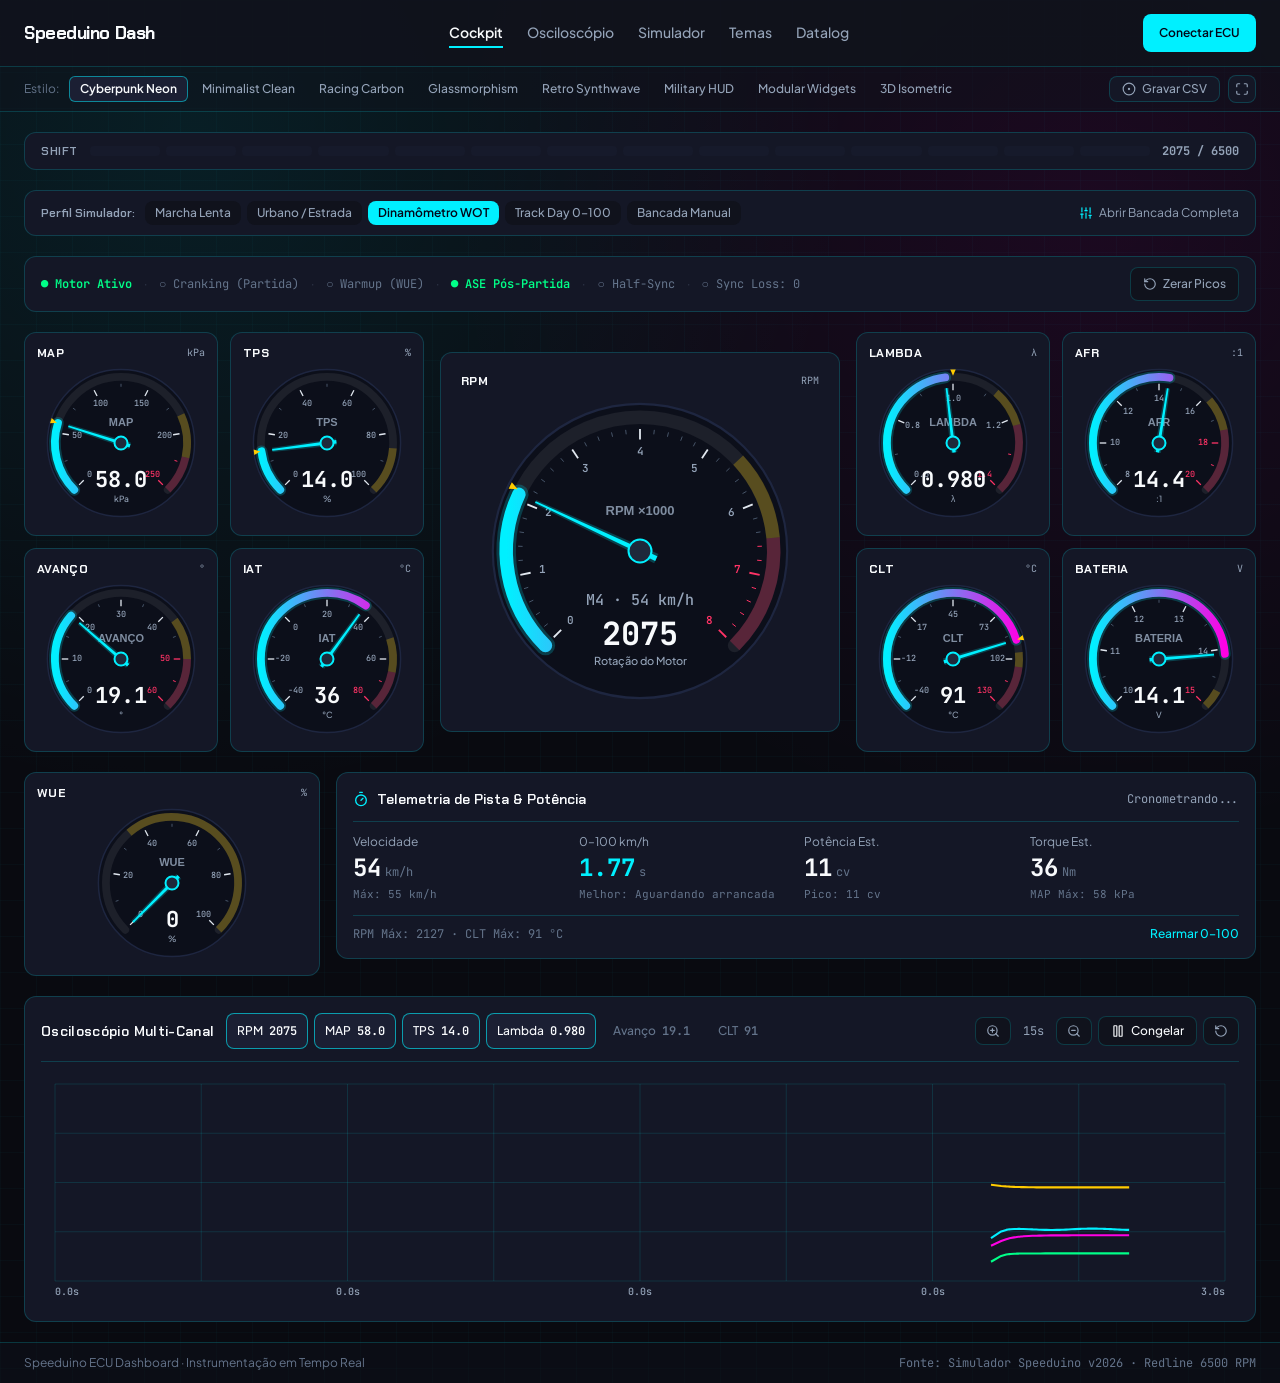
==== commit 2a90f4f7: "Serial corrections" ====
--- a/index.html
+++ b/index.html
@@ -13,7 +13,7 @@
     <link rel="preconnect" href="https://fonts.googleapis.com" />
     <link rel="preconnect" href="https://fonts.gstatic.com" crossorigin />
     <link href="https://fonts.googleapis.com/css2?family=Chakra+Petch:wght@500;600;700&family=JetBrains+Mono:wght@400;500;600;700&family=Orbitron:wght@500;700;800&family=Plus+Jakarta+Sans:wght@400;500;600;700&display=swap" rel="stylesheet" />
-    <script type="module" crossorigin src="/assets/index-CNOcvup4.js"></script>
+    <script type="module" crossorigin src="/assets/index-BqTCFirU.js"></script>
     <link rel="stylesheet" crossorigin href="/assets/index-Bxz5lvfJ.css">
   </head>
   <body class="antialiased selection:bg-cyan-500/30">
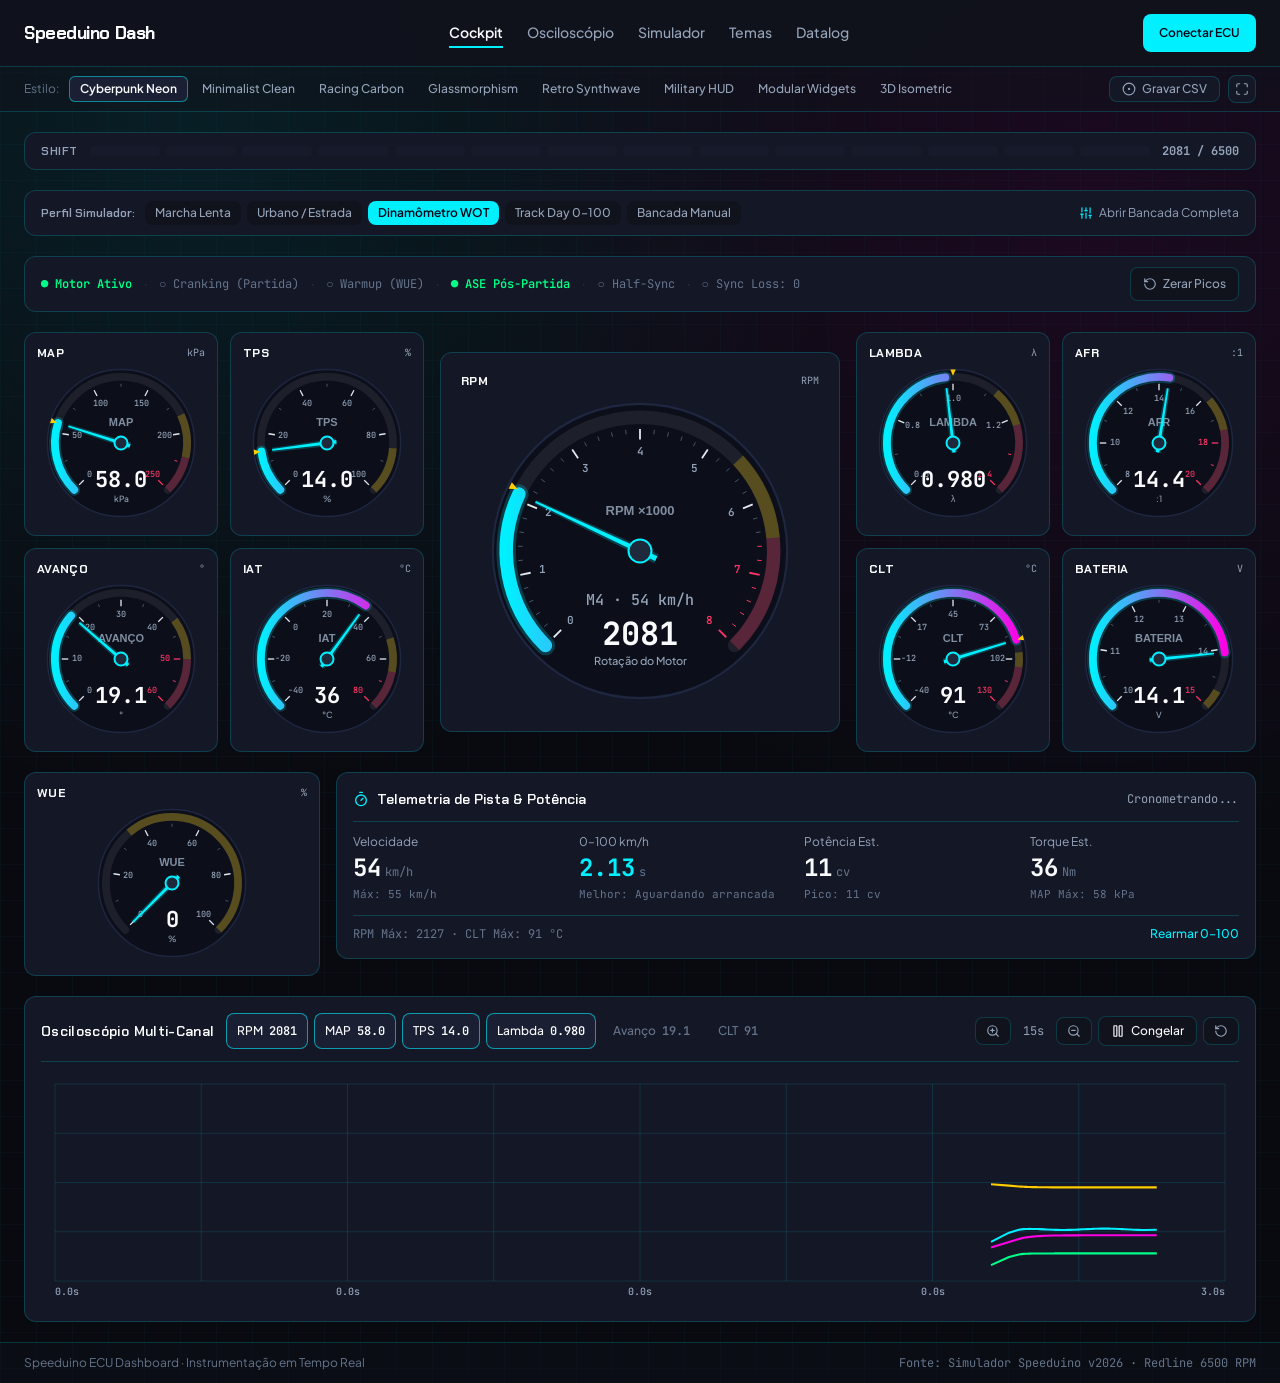
==== commit ba370161: "Add GPS" ====
--- a/index.html
+++ b/index.html
@@ -13,8 +13,8 @@
     <link rel="preconnect" href="https://fonts.googleapis.com" />
     <link rel="preconnect" href="https://fonts.gstatic.com" crossorigin />
     <link href="https://fonts.googleapis.com/css2?family=Chakra+Petch:wght@500;600;700&family=JetBrains+Mono:wght@400;500;600;700&family=Orbitron:wght@500;700;800&family=Plus+Jakarta+Sans:wght@400;500;600;700&display=swap" rel="stylesheet" />
-    <script type="module" crossorigin src="/assets/index-BqTCFirU.js"></script>
-    <link rel="stylesheet" crossorigin href="/assets/index-Bxz5lvfJ.css">
+    <script type="module" crossorigin src="/assets/index-yntEVdx8.js"></script>
+    <link rel="stylesheet" crossorigin href="/assets/index-DFpV3sCL.css">
   </head>
   <body class="antialiased selection:bg-cyan-500/30">
     <div id="root"></div>
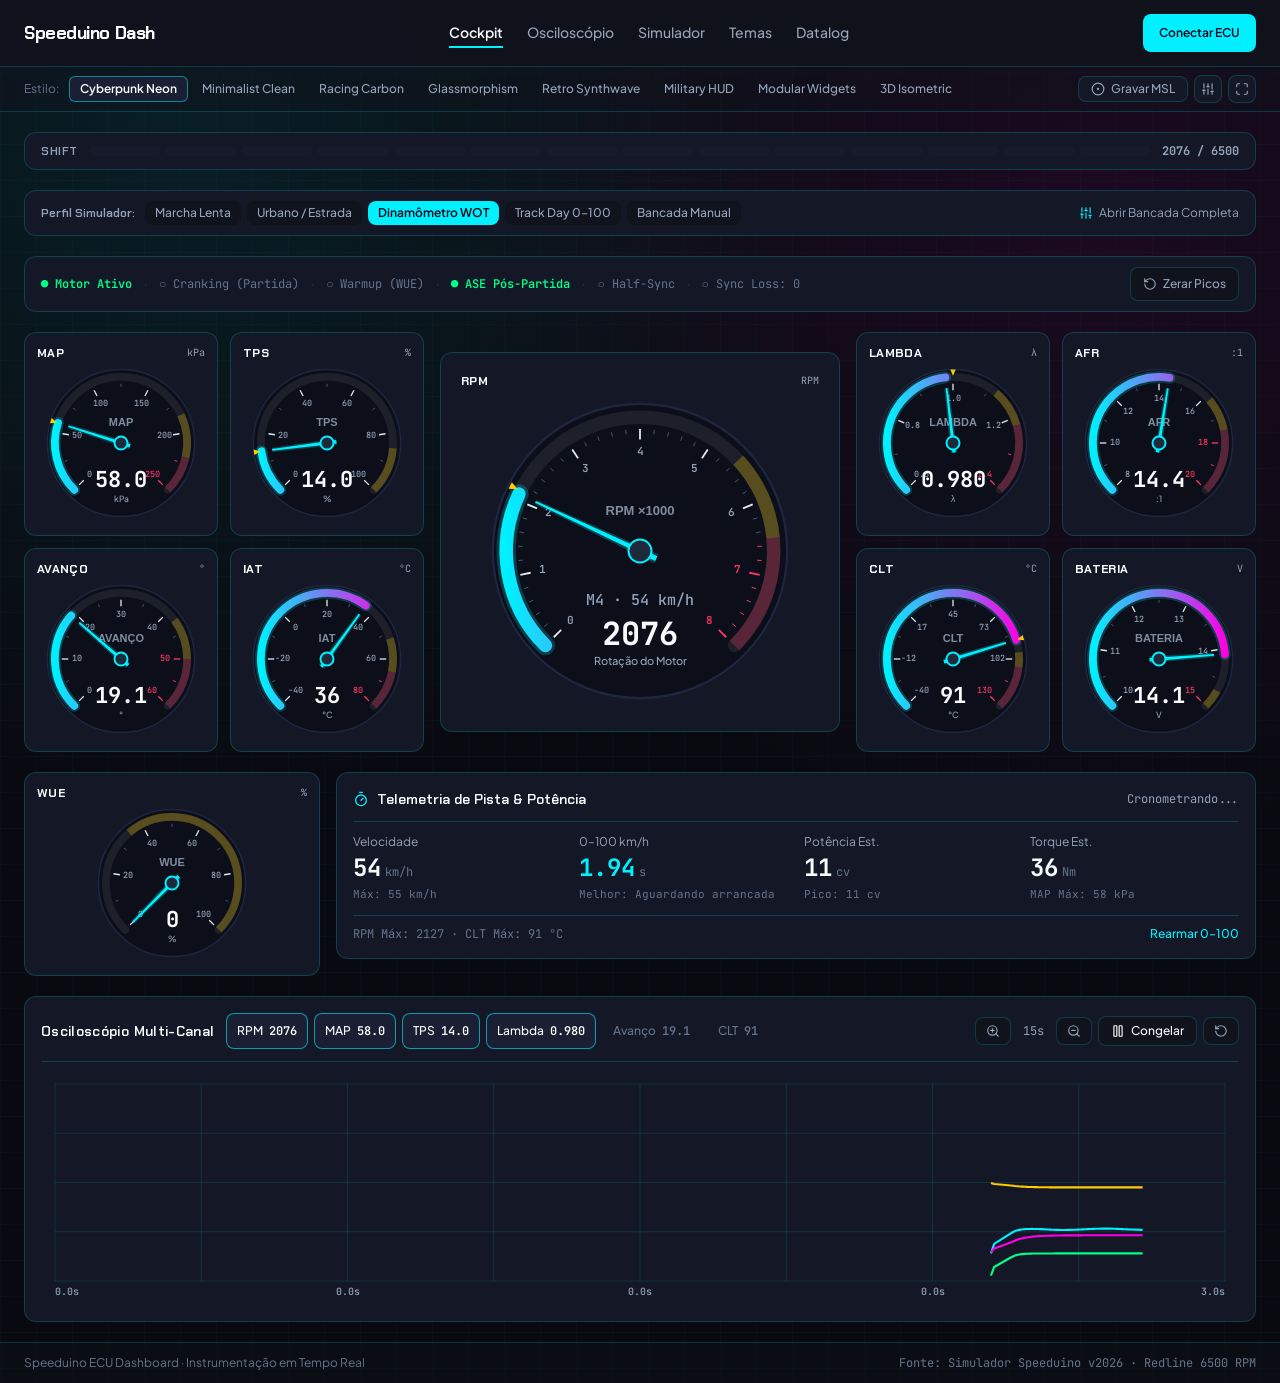
==== commit 71620384: "Logcorrections" ====
--- a/index.html
+++ b/index.html
@@ -13,8 +13,8 @@
     <link rel="preconnect" href="https://fonts.googleapis.com" />
     <link rel="preconnect" href="https://fonts.gstatic.com" crossorigin />
     <link href="https://fonts.googleapis.com/css2?family=Chakra+Petch:wght@500;600;700&family=JetBrains+Mono:wght@400;500;600;700&family=Orbitron:wght@500;700;800&family=Plus+Jakarta+Sans:wght@400;500;600;700&display=swap" rel="stylesheet" />
-    <script type="module" crossorigin src="/assets/index-yntEVdx8.js"></script>
-    <link rel="stylesheet" crossorigin href="/assets/index-DFpV3sCL.css">
+    <script type="module" crossorigin src="/assets/index-Bc_GqZem.js"></script>
+    <link rel="stylesheet" crossorigin href="/assets/index-BJtyPkYw.css">
   </head>
   <body class="antialiased selection:bg-cyan-500/30">
     <div id="root"></div>
